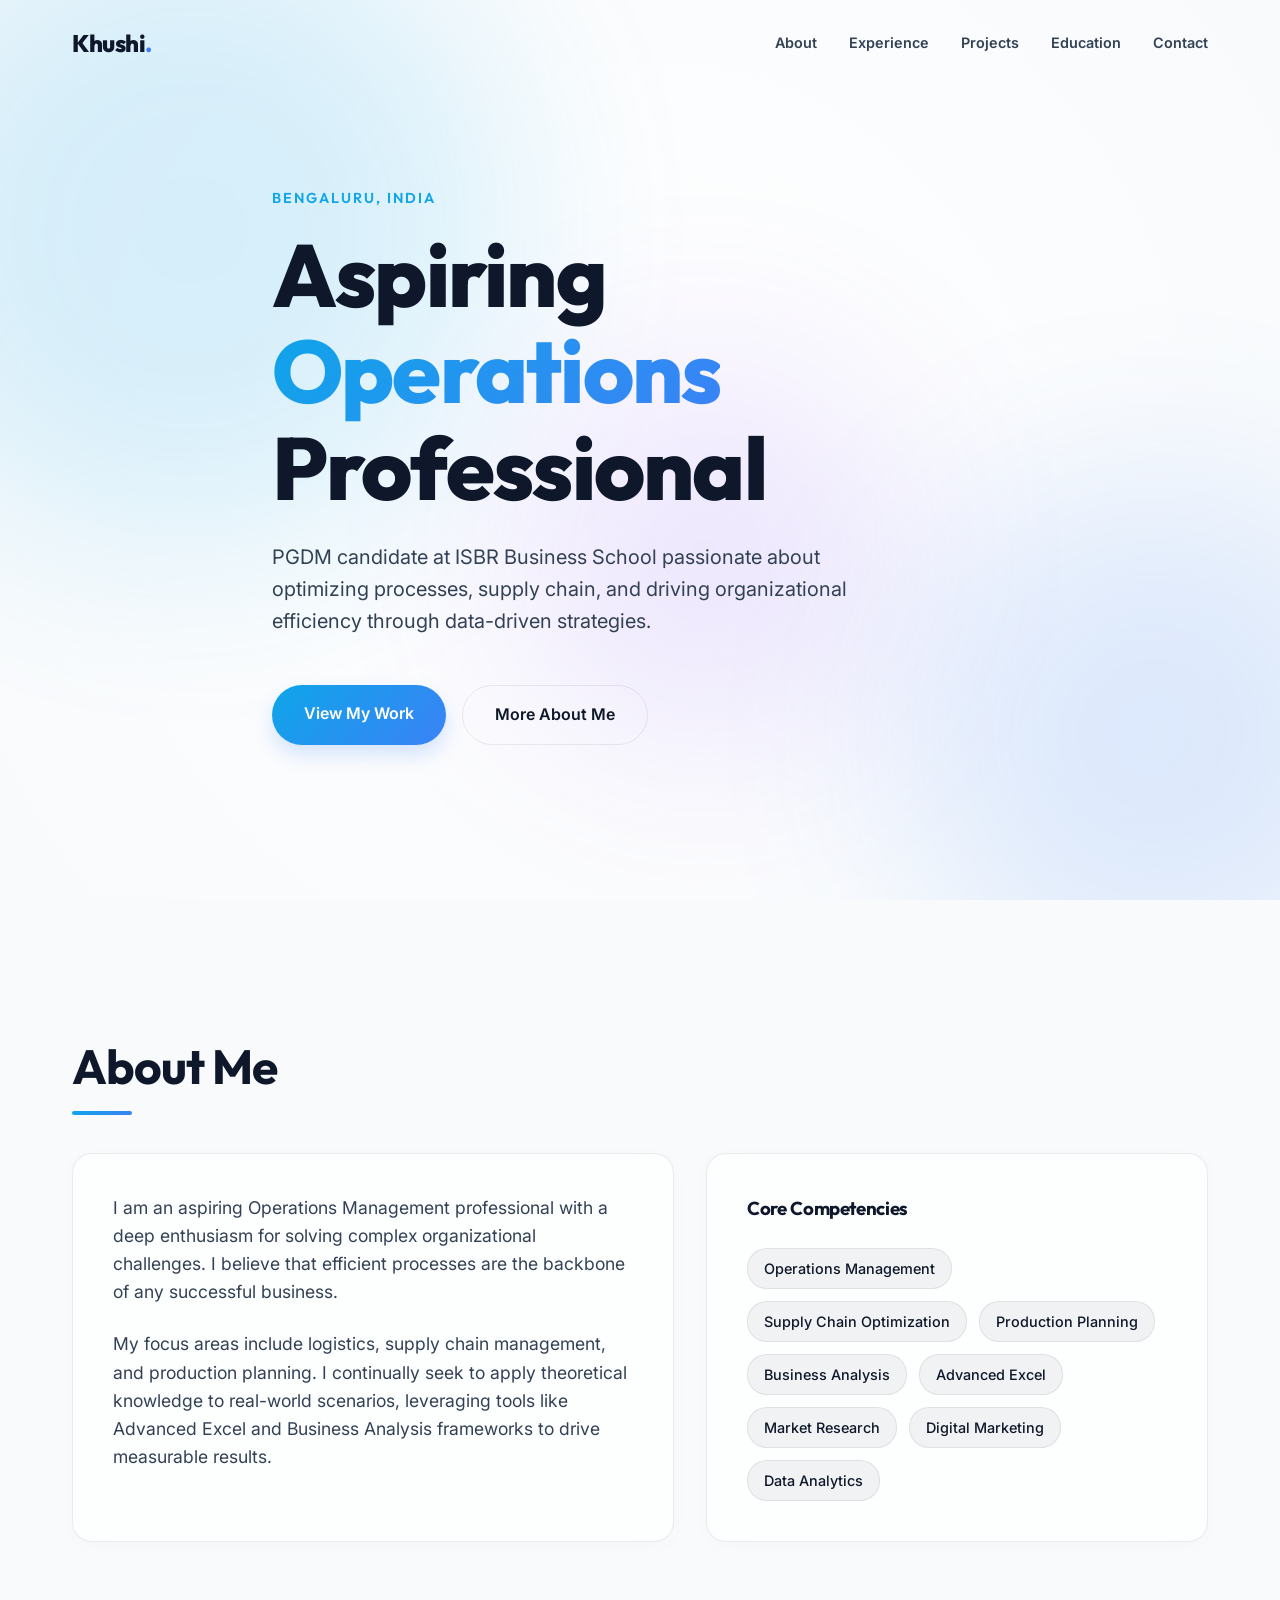
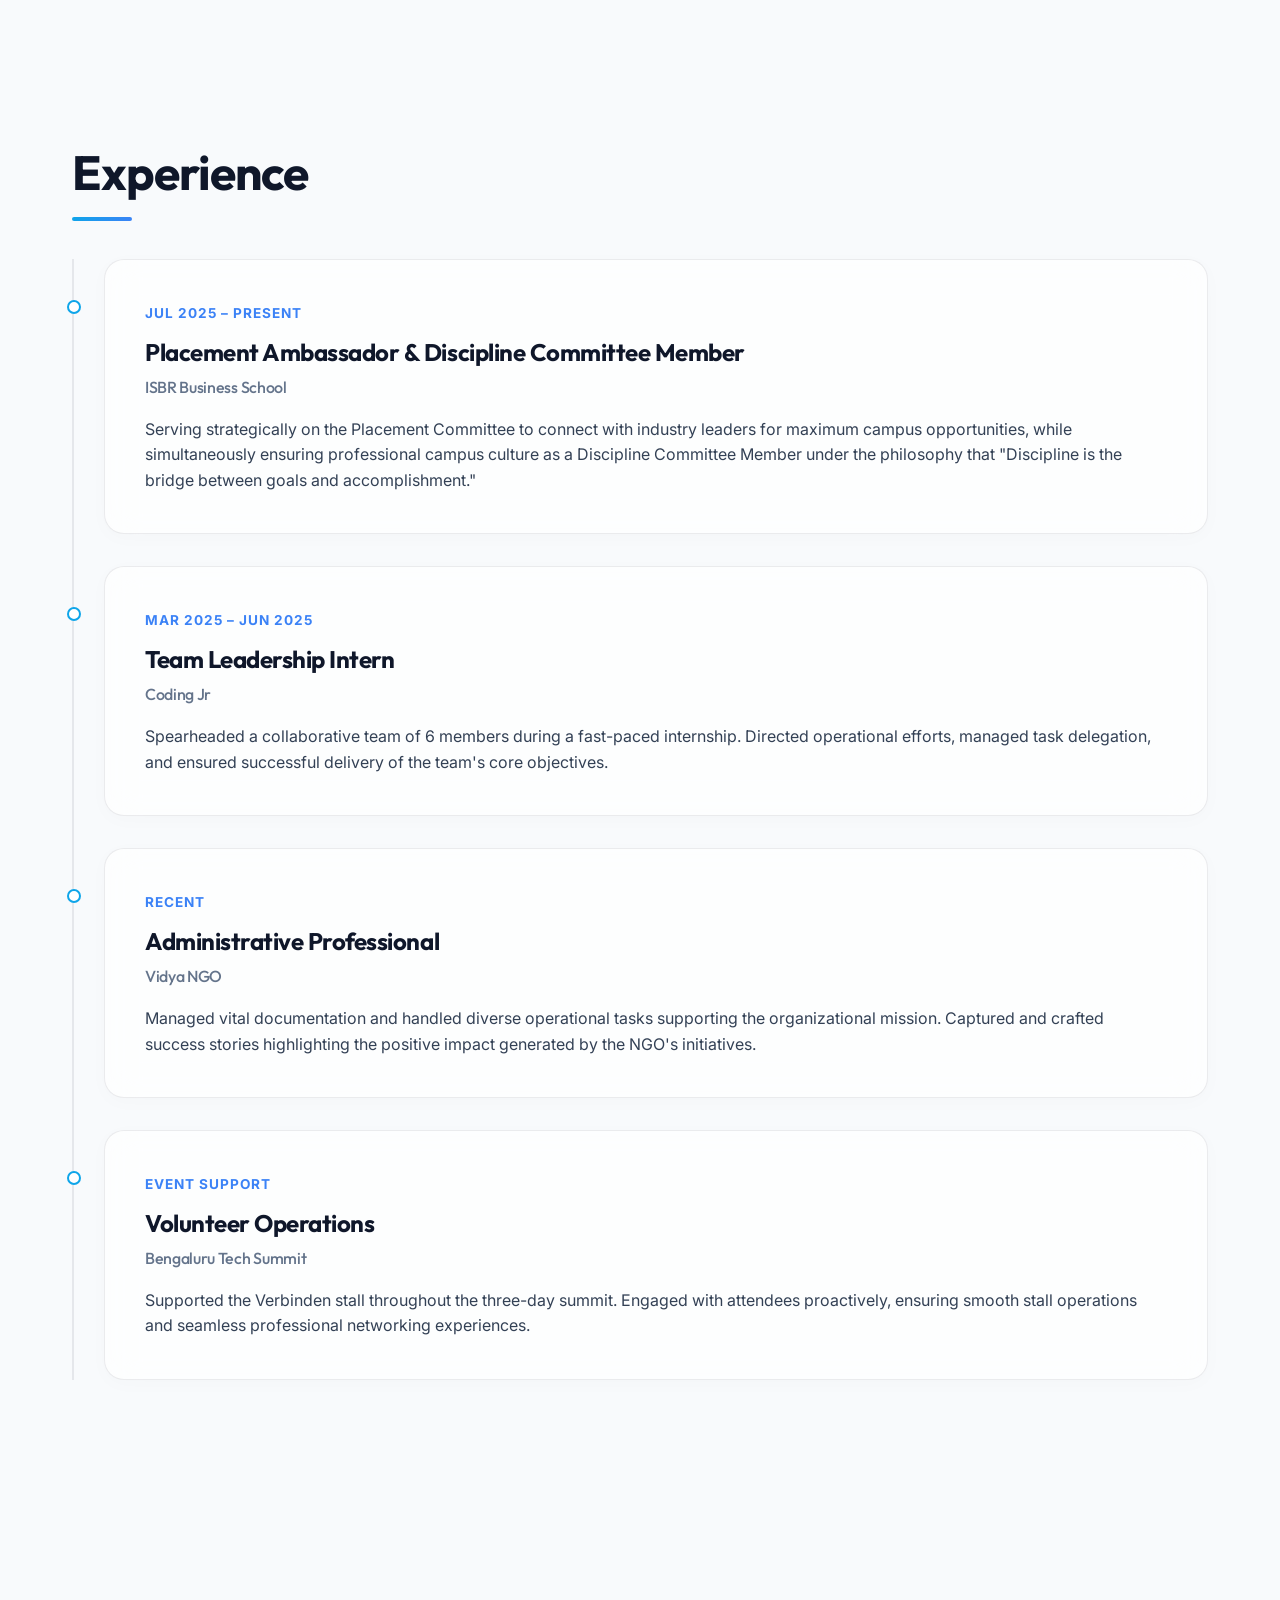
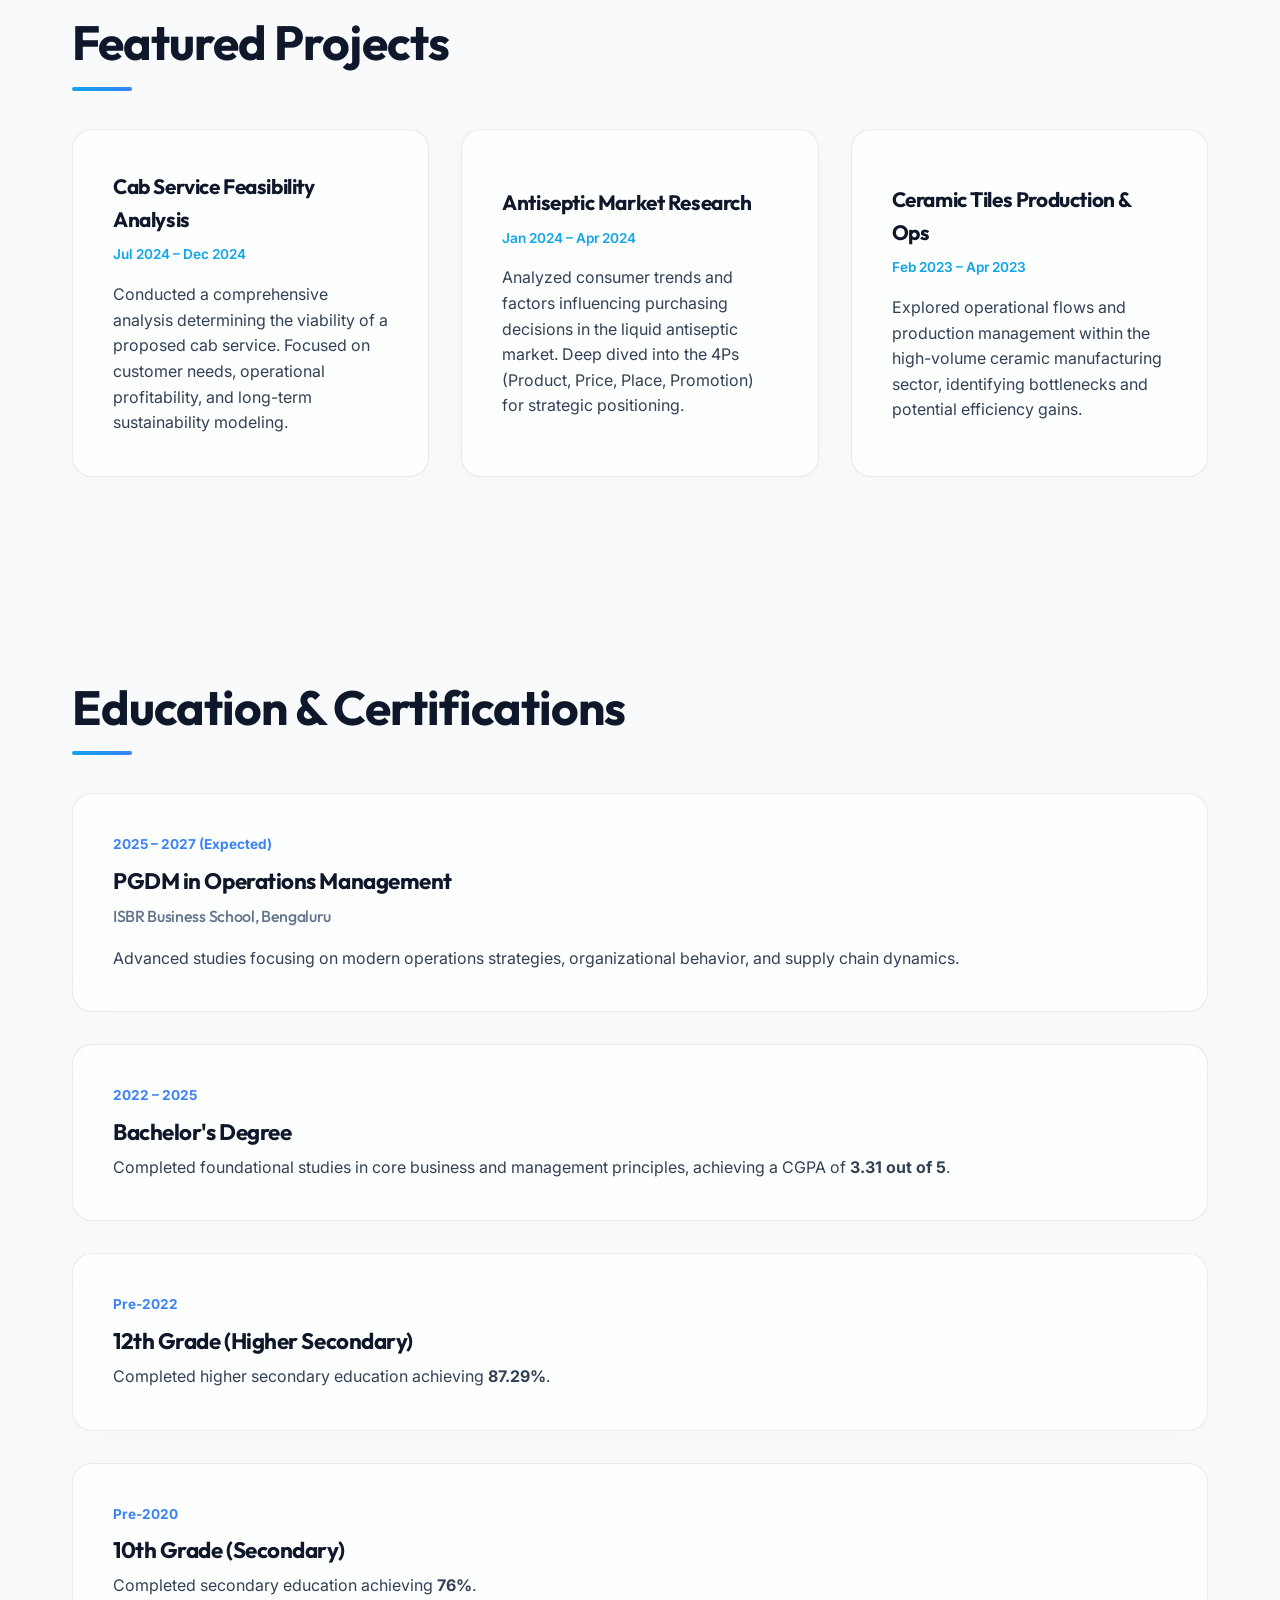
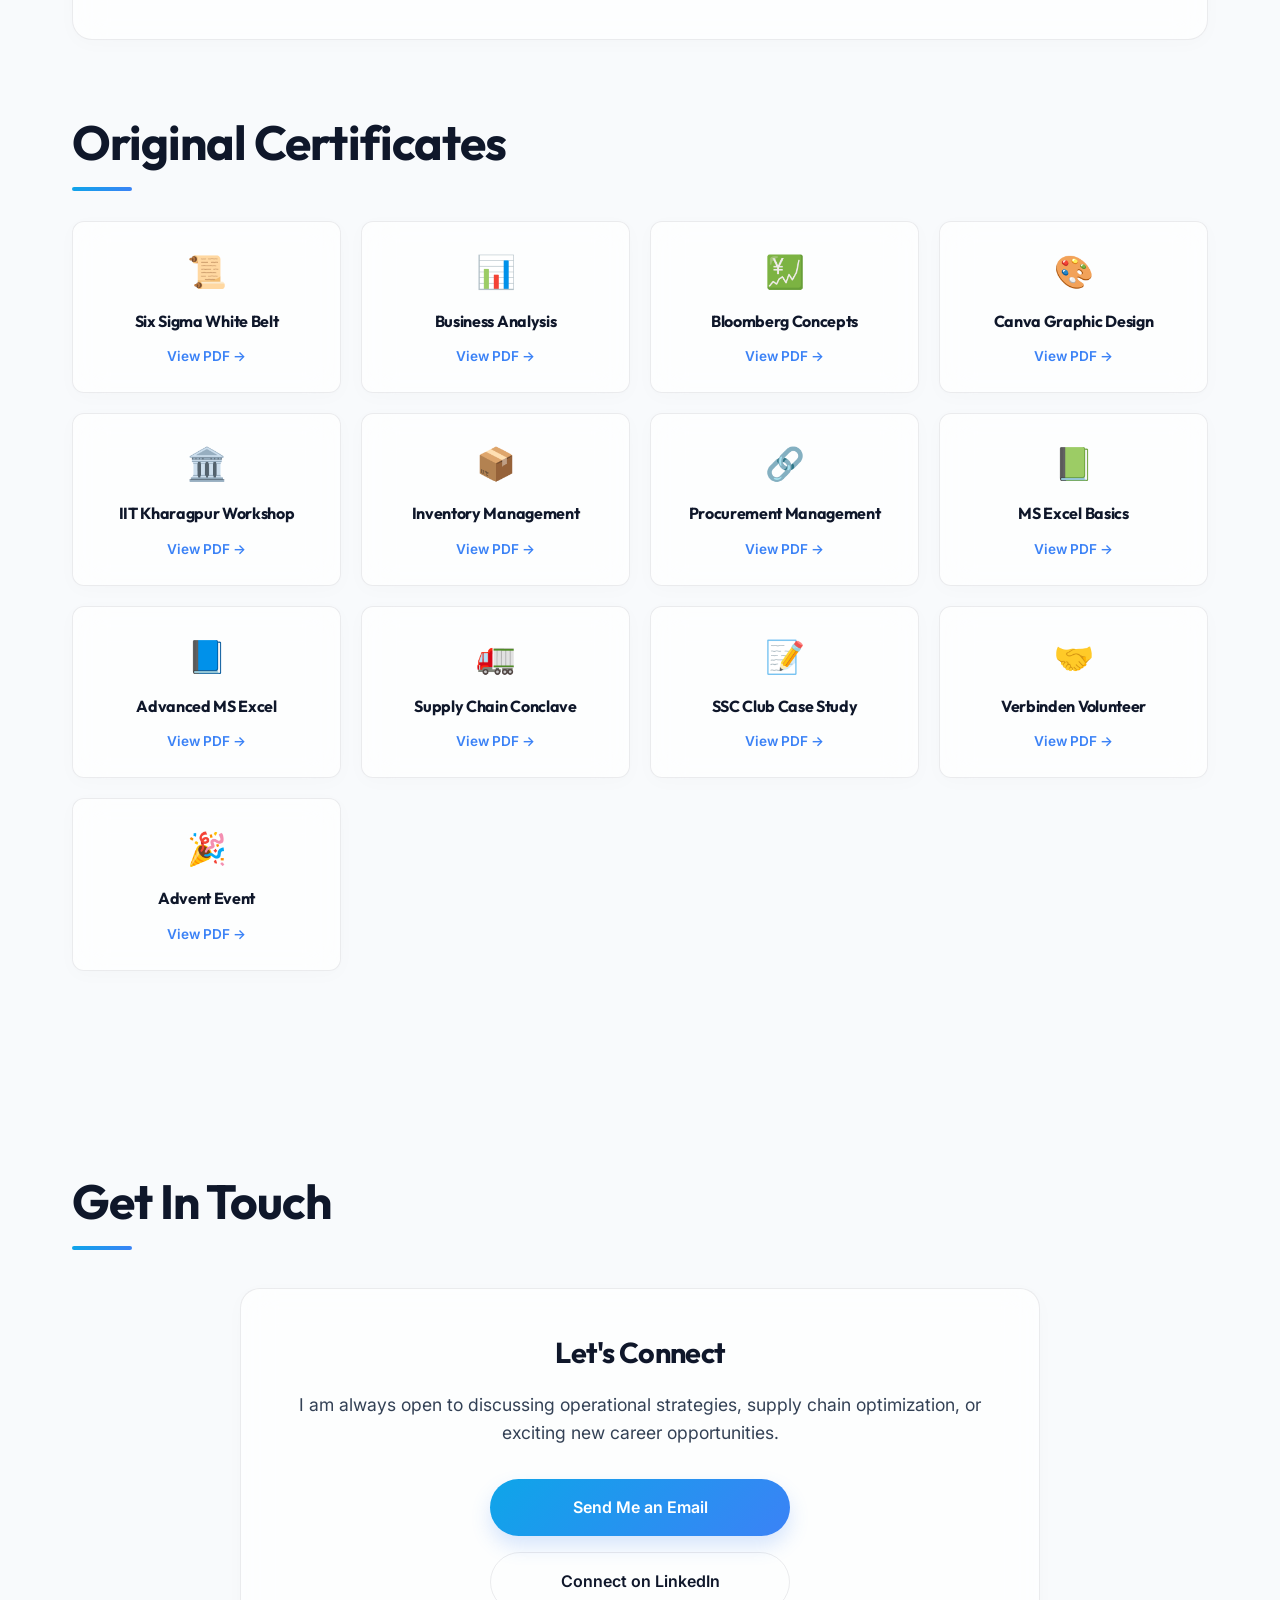
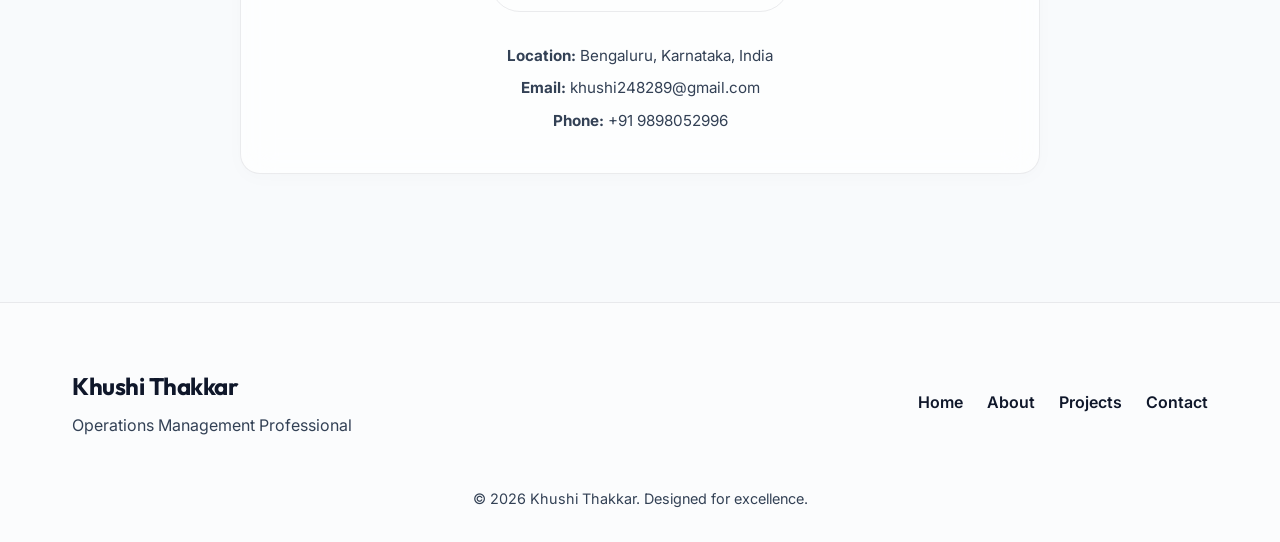
==== index.html @ b7e54f7d "Add files via upload" ====
<!DOCTYPE html>
<html lang="en">
<head>
    <meta charset="UTF-8">
    <meta name="viewport" content="width=device-width, initial-scale=1.0">
    <meta name="description" content="Khushi Thakkar - Portfolio. Aspiring Operations Management professional, MBA/PGDM candidate at ISBR Business School.">
    <title>Khushi Thakkar | Operations Management Professional</title>
    <link rel="preconnect" href="https://fonts.googleapis.com">
    <link rel="preconnect" href="https://fonts.gstatic.com" crossorigin>
    <link href="https://fonts.googleapis.com/css2?family=Inter:wght@300;400;500;600&family=Outfit:wght@300;500;700;800&display=swap" rel="stylesheet">
    <link rel="stylesheet" href="styles.css">
</head>
<body>
    <!-- Ambient Animated Background -->
    <div class="ambient-background">
        <div class="glow glow-1"></div>
        <div class="glow glow-2"></div>
        <div class="glow glow-3"></div>
    </div>

    <!-- Mobile Menu Overlay -->
    <div class="mobile-menu-overlay" id="mobileMenuOverlay"></div>

    <!-- Navigation -->
    <nav class="navbar" id="navbar">
        <div class="nav-container">
            <a href="#" class="logo">Khushi<span class="dot">.</span></a>
            <button class="hamburger" id="hamburger" aria-label="Toggle navigation menu">
                <span></span>
                <span></span>
                <span></span>
            </button>
            <ul class="nav-links" id="navLinks">
                <li><a href="#about" class="nav-link">About</a></li>
                <li><a href="#experience" class="nav-link">Experience</a></li>
                <li><a href="#projects" class="nav-link">Projects</a></li>
                <li><a href="#education" class="nav-link">Education</a></li>
                <li><a href="#contact" class="nav-link">Contact</a></li>
            </ul>
        </div>
    </nav>

    <!-- Main Content -->
    <main>
        <!-- Hero Section -->
        <section id="hero" class="hero section reveal">
            <div class="container hero-content">
                <p class="subtitle">Bengaluru, India</p>
                <h1 class="title">Aspiring <span class="gradient-text">Operations</span><br> Professional</h1>
                <p class="description">PGDM candidate at ISBR Business School passionate about optimizing processes, supply chain, and driving organizational efficiency through data-driven strategies.</p>
                <div class="hero-actions">
                    <a href="#projects" class="btn btn-primary">View My Work</a>
                    <a href="#about" class="btn btn-secondary">More About Me</a>
                </div>
            </div>
        </section>

        <!-- About Section -->
        <section id="about" class="section reveal">
            <div class="container">
                <h2 class="section-title">About Me</h2>
                <div class="about-grid">
                    <div class="about-text glass-card">
                        <p>I am an aspiring Operations Management professional with a deep enthusiasm for solving complex organizational challenges. I believe that efficient processes are the backbone of any successful business.</p>
                        <p>My focus areas include logistics, supply chain management, and production planning. I continually seek to apply theoretical knowledge to real-world scenarios, leveraging tools like Advanced Excel and Business Analysis frameworks to drive measurable results.</p>
                    </div>
                    <div class="skills-container glass-card">
                        <h3>Core Competencies</h3>
                        <div class="skills-tags">
                            <span class="tag">Operations Management</span>
                            <span class="tag">Supply Chain Optimization</span>
                            <span class="tag">Production Planning</span>
                            <span class="tag">Business Analysis</span>
                            <span class="tag">Advanced Excel</span>
                            <span class="tag">Market Research</span>
                            <span class="tag">Digital Marketing</span>
                            <span class="tag">Data Analytics</span>
                        </div>
                    </div>
                </div>
            </div>
        </section>

        <!-- Experience Section -->
        <section id="experience" class="section reveal">
            <div class="container">
                <h2 class="section-title">Experience</h2>
                <div class="timeline">
                    <div class="timeline-item glass-card">
                        <div class="timeline-dot"></div>
                        <span class="date">Jul 2025 – Present</span>
                        <h3>Placement Ambassador &amp; Discipline Committee Member</h3>
                        <h4>ISBR Business School</h4>
                        <p>Serving strategically on the Placement Committee to connect with industry leaders for maximum campus opportunities, while simultaneously ensuring professional campus culture as a Discipline Committee Member under the philosophy that "Discipline is the bridge between goals and accomplishment."</p>
                    </div>
                    <div class="timeline-item glass-card">
                        <div class="timeline-dot"></div>
                        <span class="date">Mar 2025 – Jun 2025</span>
                        <h3>Team Leadership Intern</h3>
                        <h4>Coding Jr</h4>
                        <p>Spearheaded a collaborative team of 6 members during a fast-paced internship. Directed operational efforts, managed task delegation, and ensured successful delivery of the team's core objectives.</p>
                    </div>
                    <div class="timeline-item glass-card">
                        <div class="timeline-dot"></div>
                        <span class="date">Recent</span>
                        <h3>Administrative Professional</h3>
                        <h4>Vidya NGO</h4>
                        <p>Managed vital documentation and handled diverse operational tasks supporting the organizational mission. Captured and crafted success stories highlighting the positive impact generated by the NGO's initiatives.</p>
                    </div>
                    <div class="timeline-item glass-card">
                        <div class="timeline-dot"></div>
                        <span class="date">Event Support</span>
                        <h3>Volunteer Operations</h3>
                        <h4>Bengaluru Tech Summit</h4>
                        <p>Supported the Verbinden stall throughout the three-day summit. Engaged with attendees proactively, ensuring smooth stall operations and seamless professional networking experiences.</p>
                    </div>
                </div>
            </div>
        </section>

        <!-- Projects Section -->
        <section id="projects" class="section reveal">
            <div class="container">
                <h2 class="section-title">Featured Projects</h2>
                <div class="projects-grid">
                    <div class="project-card glass-card">
                        <div class="project-content">
                            <h3>Cab Service Feasibility Analysis</h3>
                            <p class="project-date">Jul 2024 – Dec 2024</p>
                            <p>Conducted a comprehensive analysis determining the viability of a proposed cab service. Focused on customer needs, operational profitability, and long-term sustainability modeling.</p>
                        </div>
                    </div>
                    <div class="project-card glass-card">
                        <div class="project-content">
                            <h3>Antiseptic Market Research</h3>
                            <p class="project-date">Jan 2024 – Apr 2024</p>
                            <p>Analyzed consumer trends and factors influencing purchasing decisions in the liquid antiseptic market. Deep dived into the 4Ps (Product, Price, Place, Promotion) for strategic positioning.</p>
                        </div>
                    </div>
                    <div class="project-card glass-card">
                        <div class="project-content">
                            <h3>Ceramic Tiles Production &amp; Ops</h3>
                            <p class="project-date">Feb 2023 – Apr 2023</p>
                            <p>Explored operational flows and production management within the high-volume ceramic manufacturing sector, identifying bottlenecks and potential efficiency gains.</p>
                        </div>
                    </div>
                </div>
            </div>
        </section>

        <!-- Education & Certifications -->
        <section id="education" class="section reveal">
            <div class="container">
                <h2 class="section-title">Education &amp; Certifications</h2>
                <div class="edu-grid">
                    <div class="edu-column">
                        <div class="edu-item glass-card">
                            <span class="date">2025 – 2027 (Expected)</span>
                            <h3>PGDM in Operations Management</h3>
                            <h4>ISBR Business School, Bengaluru</h4>
                            <p>Advanced studies focusing on modern operations strategies, organizational behavior, and supply chain dynamics.</p>
                        </div>
                        <div class="edu-item glass-card">
                            <span class="date">2022 – 2025</span>
                            <h3>Bachelor's Degree</h3>
                            <p>Completed foundational studies in core business and management principles, achieving a CGPA of <strong>3.31 out of 5</strong>.</p>
                        </div>
                        <div class="edu-item glass-card">
                            <span class="date">Pre-2022</span>
                            <h3>12th Grade (Higher Secondary)</h3>
                            <p>Completed higher secondary education achieving <strong>87.29%</strong>.</p>
                        </div>
                        <div class="edu-item glass-card">
                            <span class="date">Pre-2020</span>
                            <h3>10th Grade (Secondary)</h3>
                            <p>Completed secondary education achieving <strong>76%</strong>.</p>
                        </div>
                    </div>

                    <!-- Certificates Gallery -->
                    <div class="cert-section">
                        <h3 class="section-title">Original Certificates</h3>
                        <div class="cert-gallery">
                            <a href="assets/certificates/Certificates/Official_Certification_Issued_Six_Sigma_White_Belt_Certification%20(1).pdf" target="_blank" class="cert-link">
                                <div class="glass-card cert-card">
                                    <div class="cert-icon">📜</div>
                                    <h4>Six Sigma White Belt</h4>
                                    <span class="cert-action">View PDF &rarr;</span>
                                </div>
                            </a>
                            <a href="assets/certificates/Certificates/Coursera%20Business%20Analysis.pdf" target="_blank" class="cert-link">
                                <div class="glass-card cert-card">
                                    <div class="cert-icon">📊</div>
                                    <h4>Business Analysis</h4>
                                    <span class="cert-action">View PDF &rarr;</span>
                                </div>
                            </a>
                            <a href="assets/certificates/Certificates/Bloomberg.pdf" target="_blank" class="cert-link">
                                <div class="glass-card cert-card">
                                    <div class="cert-icon">💹</div>
                                    <h4>Bloomberg Concepts</h4>
                                    <span class="cert-action">View PDF &rarr;</span>
                                </div>
                            </a>
                            <a href="assets/certificates/Certificates/Canva.pdf" target="_blank" class="cert-link">
                                <div class="glass-card cert-card">
                                    <div class="cert-icon">🎨</div>
                                    <h4>Canva Graphic Design</h4>
                                    <span class="cert-action">View PDF &rarr;</span>
                                </div>
                            </a>
                            <a href="assets/certificates/Certificates/IIT%20Kharagpur.pdf" target="_blank" class="cert-link">
                                <div class="glass-card cert-card">
                                    <div class="cert-icon">🏛️</div>
                                    <h4>IIT Kharagpur Workshop</h4>
                                    <span class="cert-action">View PDF &rarr;</span>
                                </div>
                            </a>
                            <a href="assets/certificates/Certificates/Inventory%20Management.pdf" target="_blank" class="cert-link">
                                <div class="glass-card cert-card">
                                    <div class="cert-icon">📦</div>
                                    <h4>Inventory Management</h4>
                                    <span class="cert-action">View PDF &rarr;</span>
                                </div>
                            </a>
                            <a href="assets/certificates/Certificates/Procurement%20management.pdf" target="_blank" class="cert-link">
                                <div class="glass-card cert-card">
                                    <div class="cert-icon">🔗</div>
                                    <h4>Procurement Management</h4>
                                    <span class="cert-action">View PDF &rarr;</span>
                                </div>
                            </a>
                            <a href="assets/certificates/Certificates/MS%20Excel%20Beggining.pdf" target="_blank" class="cert-link">
                                <div class="glass-card cert-card">
                                    <div class="cert-icon">📗</div>
                                    <h4>MS Excel Basics</h4>
                                    <span class="cert-action">View PDF &rarr;</span>
                                </div>
                            </a>
                            <a href="assets/certificates/Certificates/MA%20Excel.pdf" target="_blank" class="cert-link">
                                <div class="glass-card cert-card">
                                    <div class="cert-icon">📘</div>
                                    <h4>Advanced MS Excel</h4>
                                    <span class="cert-action">View PDF &rarr;</span>
                                </div>
                            </a>
                            <a href="assets/certificates/Certificates/Supply%20chain%20Conclave%20%20(1).pdf" target="_blank" class="cert-link">
                                <div class="glass-card cert-card">
                                    <div class="cert-icon">🚛</div>
                                    <h4>Supply Chain Conclave</h4>
                                    <span class="cert-action">View PDF &rarr;</span>
                                </div>
                            </a>
                            <a href="assets/certificates/Certificates/Case%20study%20ssc%20club.pdf" target="_blank" class="cert-link">
                                <div class="glass-card cert-card">
                                    <div class="cert-icon">📝</div>
                                    <h4>SSC Club Case Study</h4>
                                    <span class="cert-action">View PDF &rarr;</span>
                                </div>
                            </a>
                            <a href="assets/certificates/Certificates/Verbinden%20.pdf" target="_blank" class="cert-link">
                                <div class="glass-card cert-card">
                                    <div class="cert-icon">🤝</div>
                                    <h4>Verbinden Volunteer</h4>
                                    <span class="cert-action">View PDF &rarr;</span>
                                </div>
                            </a>
                            <a href="assets/certificates/Certificates/advent%20event.pdf" target="_blank" class="cert-link">
                                <div class="glass-card cert-card">
                                    <div class="cert-icon">🎉</div>
                                    <h4>Advent Event</h4>
                                    <span class="cert-action">View PDF &rarr;</span>
                                </div>
                            </a>
                        </div>
                    </div>
                </div>
            </div>
        </section>

        <!-- Contact Section -->
        <section id="contact" class="section reveal">
            <div class="container">
                <h2 class="section-title">Get In Touch</h2>
                <div class="contact-card glass-card">
                    <h3>Let's Connect</h3>
                    <p class="contact-desc">I am always open to discussing operational strategies, supply chain optimization, or exciting new career opportunities.</p>
                    <div class="contact-buttons">
                        <a href="mailto:khushi248289@gmail.com" class="btn btn-primary">Send Me an Email</a>
                        <a href="https://www.linkedin.com/in/khushi-thakkar-a30b10286" target="_blank" rel="noopener noreferrer" class="btn btn-secondary">Connect on LinkedIn</a>
                    </div>
                    <div class="contact-info">
                        <p><strong>Location:</strong> Bengaluru, Karnataka, India</p>
                        <p><strong>Email:</strong> khushi248289@gmail.com</p>
                        <p><strong>Phone:</strong> +91 9898052996</p>
                    </div>
                </div>
            </div>
        </section>
    </main>

    <!-- Footer -->
    <footer>
        <div class="container footer-content">
            <div class="footer-brand">
                <h2>Khushi Thakkar</h2>
                <p>Operations Management Professional</p>
            </div>
            <div class="footer-links">
                <a href="#hero">Home</a>
                <a href="#about">About</a>
                <a href="#projects">Projects</a>
                <a href="#contact">Contact</a>
            </div>
        </div>
        <div class="footer-bottom">
            <p>&copy; 2026 Khushi Thakkar. Designed for excellence.</p>
        </div>
    </footer>

    <script src="script.js"></script>
</body>
</html>
---- styles.css ----
/* ===== CSS VARIABLES ===== */
:root {
    --bg-base: #F8FAFC;
    --bg-surface: rgba(255, 255, 255, 0.7);
    --bg-surface-hover: rgba(255, 255, 255, 0.95);
    --border-color: rgba(15, 23, 42, 0.08);
    --border-highlight: rgba(15, 23, 42, 0.15);

    --text-primary: #0F172A;
    --text-secondary: #334155;
    --text-tertiary: #64748B;

    --accent-1: #0EA5E9;
    --accent-2: #3B82F6;
    --accent-3: #8B5CF6;

    --gradient-primary: linear-gradient(135deg, var(--accent-1), var(--accent-2));

    --font-heading: 'Outfit', sans-serif;
    --font-body: 'Inter', sans-serif;

    --transition: all 0.3s cubic-bezier(0.4, 0, 0.2, 1);
}

/* ===== RESET ===== */
*,
*::before,
*::after {
    margin: 0;
    padding: 0;
    box-sizing: border-box;
}

html {
    scroll-behavior: smooth;
    background-color: var(--bg-base);
    color: var(--text-primary);
    font-family: var(--font-body);
    line-height: 1.6;
    overflow-x: hidden;
}

body {
    position: relative;
    overflow-x: hidden;
    min-height: 100vh;
}

/* ===== TYPOGRAPHY ===== */
h1, h2, h3, h4, .logo {
    font-family: var(--font-heading);
    letter-spacing: -0.02em;
}

.title {
    font-size: clamp(3rem, 8vw, 5.5rem);
    font-weight: 800;
    line-height: 1.1;
    margin-bottom: 1.5rem;
}

.section-title {
    font-size: clamp(2rem, 4vw, 3rem);
    font-weight: 700;
    margin-bottom: 3rem;
    position: relative;
    display: inline-block;
}

.section-title::after {
    content: '';
    position: absolute;
    bottom: -10px;
    left: 0;
    width: 60px;
    height: 4px;
    background: var(--gradient-primary);
    border-radius: 2px;
}

.gradient-text {
    background: var(--gradient-primary);
    -webkit-background-clip: text;
    -webkit-text-fill-color: transparent;
    background-clip: text;
}

p {
    color: var(--text-secondary);
}

/* ===== AMBIENT BACKGROUND ===== */
.ambient-background {
    position: fixed;
    top: 0;
    left: 0;
    width: 100vw;
    height: 100vh;
    z-index: -1;
    overflow: hidden;
    background: radial-gradient(circle at center, #ffffff 0%, var(--bg-base) 100%);
}

.glow {
    position: absolute;
    border-radius: 50%;
    filter: blur(100px);
    opacity: 0.15;
    animation: float 20s infinite ease-in-out alternate;
}

.glow-1 {
    width: 50vw;
    height: 50vw;
    background: var(--accent-1);
    top: -10%;
    left: -10%;
}

.glow-2 {
    width: 40vw;
    height: 40vw;
    background: var(--accent-2);
    bottom: -10%;
    right: -10%;
    animation-delay: -5s;
}

.glow-3 {
    width: 30vw;
    height: 30vw;
    background: var(--accent-3);
    top: 40%;
    left: 40%;
    animation-delay: -10s;
}

@keyframes float {
    0% { transform: translate(0, 0) scale(1); }
    100% { transform: translate(10%, 10%) scale(1.1); }
}

/* ===== LAYOUT ===== */
.container {
    max-width: 1200px;
    margin: 0 auto;
    padding: 0 2rem;
}

.section {
    padding: 8rem 0 4rem;
}

/* ===== NAVIGATION ===== */
.navbar {
    position: fixed;
    top: 0;
    width: 100%;
    padding: 1.5rem 0;
    z-index: 100;
    transition: var(--transition);
}

.navbar.scrolled {
    background: rgba(255, 255, 255, 0.8);
    backdrop-filter: blur(12px);
    -webkit-backdrop-filter: blur(12px);
    border-bottom: 1px solid var(--border-color);
    padding: 1rem 0;
    box-shadow: 0 4px 6px rgba(0, 0, 0, 0.02);
}

.nav-container {
    max-width: 1200px;
    margin: 0 auto;
    padding: 0 2rem;
    display: flex;
    justify-content: space-between;
    align-items: center;
}

.logo {
    font-size: 1.5rem;
    font-weight: 800;
    color: var(--text-primary);
    text-decoration: none;
}

.logo .dot {
    color: var(--accent-2);
}

.nav-links {
    display: flex;
    gap: 2rem;
    list-style: none;
}

.nav-links a {
    color: var(--text-secondary);
    text-decoration: none;
    font-size: 0.9rem;
    font-weight: 600;
    transition: var(--transition);
    position: relative;
}

.nav-links a::after {
    content: '';
    position: absolute;
    bottom: -4px;
    left: 0;
    width: 0;
    height: 2px;
    background: var(--gradient-primary);
    transition: width 0.3s ease;
}

.nav-links a:hover {
    color: var(--text-primary);
}

.nav-links a:hover::after {
    width: 100%;
}

/* Hamburger Menu */
.hamburger {
    display: none;
    flex-direction: column;
    gap: 5px;
    background: none;
    border: none;
    cursor: pointer;
    padding: 5px;
    z-index: 110;
}

.hamburger span {
    display: block;
    width: 25px;
    height: 2px;
    background: var(--text-primary);
    transition: var(--transition);
    border-radius: 2px;
}

.hamburger.active span:nth-child(1) {
    transform: rotate(45deg) translate(5px, 5px);
}

.hamburger.active span:nth-child(2) {
    opacity: 0;
}

.hamburger.active span:nth-child(3) {
    transform: rotate(-45deg) translate(5px, -5px);
}

.mobile-menu-overlay {
    display: none;
    position: fixed;
    top: 0;
    left: 0;
    width: 100%;
    height: 100%;
    background: rgba(0, 0, 0, 0.3);
    z-index: 90;
    opacity: 0;
    transition: opacity 0.3s ease;
}

.mobile-menu-overlay.active {
    opacity: 1;
}

/* ===== GLASS CARD ===== */
.glass-card {
    background: var(--bg-surface);
    backdrop-filter: blur(16px);
    -webkit-backdrop-filter: blur(16px);
    border: 1px solid var(--border-color);
    border-radius: 20px;
    padding: 2.5rem;
    transition: var(--transition);
    box-shadow: 0 4px 20px rgba(0, 0, 0, 0.02);
}

.glass-card:hover {
    border-color: var(--border-highlight);
    transform: translateY(-5px);
    box-shadow: 0 20px 40px rgba(0, 0, 0, 0.06);
}

/* ===== BUTTONS ===== */
.btn {
    display: inline-block;
    padding: 1rem 2rem;
    border-radius: 30px;
    font-weight: 600;
    text-decoration: none;
    transition: var(--transition);
    cursor: pointer;
    font-size: 1rem;
    text-align: center;
}

.btn-primary {
    background: var(--gradient-primary);
    color: white;
    box-shadow: 0 10px 20px rgba(59, 130, 246, 0.2);
}

.btn-primary:hover {
    box-shadow: 0 15px 30px rgba(59, 130, 246, 0.35);
    transform: translateY(-2px);
}

.btn-secondary {
    background: transparent;
    color: var(--text-primary);
    border: 1px solid var(--border-color);
}

.btn-secondary:hover {
    background: var(--bg-surface-hover);
    border-color: var(--border-highlight);
    box-shadow: 0 5px 15px rgba(0, 0, 0, 0.05);
}

/* ===== HERO SECTION ===== */
.hero {
    min-height: 100vh;
    display: flex;
    align-items: center;
    padding-top: 6rem;
}

.hero-content {
    max-width: 800px;
}

.subtitle {
    font-family: var(--font-heading);
    color: var(--accent-1);
    font-weight: 600;
    letter-spacing: 2px;
    text-transform: uppercase;
    margin-bottom: 1rem;
    font-size: 0.9rem;
}

.hero .description {
    font-size: 1.25rem;
    margin-bottom: 3rem;
    max-width: 600px;
}

.hero-actions {
    display: flex;
    gap: 1rem;
}

/* ===== ABOUT SECTION ===== */
.about-grid {
    display: grid;
    grid-template-columns: 1.2fr 1fr;
    gap: 2rem;
}

.about-text p {
    margin-bottom: 1.5rem;
    font-size: 1.1rem;
}

/* ===== SKILLS ===== */
.skills-tags {
    display: flex;
    flex-wrap: wrap;
    gap: 0.75rem;
    margin-top: 1.5rem;
}

.tag {
    background: rgba(15, 23, 42, 0.05);
    border: 1px solid var(--border-color);
    padding: 0.5rem 1rem;
    border-radius: 20px;
    font-size: 0.9rem;
    color: var(--text-primary);
    transition: var(--transition);
    font-weight: 500;
}

.tag:hover {
    background: var(--gradient-primary);
    border-color: transparent;
    color: white;
}

/* ===== TIMELINE ===== */
.timeline {
    position: relative;
    padding-left: 2rem;
}

.timeline::before {
    content: '';
    position: absolute;
    left: 0;
    top: 0;
    height: 100%;
    width: 2px;
    background: var(--border-color);
}

.timeline-item {
    position: relative;
    margin-bottom: 2rem;
}

.timeline-dot {
    position: absolute;
    left: -2.35rem;
    top: 2.5rem;
    width: 14px;
    height: 14px;
    background: white;
    border: 2px solid var(--accent-1);
    border-radius: 50%;
    z-index: 1;
}

.timeline-item .date {
    display: inline-block;
    color: var(--accent-2);
    font-size: 0.85rem;
    font-weight: 700;
    margin-bottom: 0.5rem;
    text-transform: uppercase;
    letter-spacing: 1px;
}

.timeline-item h3 {
    font-size: 1.5rem;
    margin-bottom: 0.25rem;
}

.timeline-item h4 {
    color: var(--text-tertiary);
    font-weight: 500;
    margin-bottom: 1rem;
}

/* ===== PROJECTS ===== */
.projects-grid {
    display: grid;
    grid-template-columns: repeat(auto-fit, minmax(300px, 1fr));
    gap: 2rem;
}

.project-card {
    display: flex;
    flex-direction: column;
    justify-content: center;
    height: 100%;
}

.project-date {
    font-size: 0.85rem;
    color: var(--accent-1);
    margin-bottom: 1rem;
    font-weight: 600;
}

.project-card h3 {
    margin-bottom: 0.5rem;
    font-size: 1.3rem;
}

/* ===== EDUCATION ===== */
.edu-grid {
    display: grid;
    grid-template-columns: 1fr;
    gap: 2rem;
}

.edu-column {
    display: flex;
    flex-direction: column;
    gap: 2rem;
}

.edu-item .date {
    color: var(--accent-2);
    font-size: 0.85rem;
    font-weight: 700;
    margin-bottom: 0.5rem;
    display: block;
}

.edu-item h3 {
    font-size: 1.4rem;
    margin-bottom: 0.25rem;
}

.edu-item h4 {
    color: var(--text-tertiary);
    font-weight: 500;
    margin-bottom: 1rem;
}

/* ===== CERTIFICATES ===== */
.cert-section {
    grid-column: 1 / -1;
    margin-top: 2rem;
}

.cert-section .section-title {
    margin-bottom: 1.5rem;
}

.cert-gallery {
    display: grid;
    grid-template-columns: repeat(auto-fit, minmax(220px, 1fr));
    gap: 1.25rem;
    margin-top: 1rem;
}

.cert-link {
    text-decoration: none;
    display: block;
}

.cert-card {
    padding: 1.5rem;
    text-align: center;
    border-radius: 12px;
    height: 100%;
    display: flex;
    flex-direction: column;
    justify-content: center;
    align-items: center;
    gap: 0.5rem;
    min-height: 140px;
}

.cert-icon {
    font-size: 2rem;
    margin-bottom: 0.25rem;
}

.cert-card h4 {
    color: var(--text-primary);
    font-size: 1rem;
    margin-bottom: 0.25rem;
}

.cert-action {
    color: var(--accent-2);
    font-size: 0.85rem;
    font-weight: 600;
}

/* ===== CONTACT ===== */
.contact-card {
    text-align: center;
    max-width: 800px;
    margin: 0 auto;
}

.contact-card h3 {
    font-size: 1.8rem;
    margin-bottom: 1rem;
}

.contact-desc {
    margin-bottom: 2rem;
    font-size: 1.1rem;
    color: var(--text-secondary);
}

.contact-buttons {
    display: flex;
    flex-direction: column;
    gap: 1rem;
    align-items: center;
    margin-bottom: 2rem;
}

.contact-buttons .btn {
    width: 100%;
    max-width: 300px;
}

.contact-info {
    color: var(--text-tertiary);
    font-size: 0.95rem;
}

.contact-info p {
    margin-top: 0.5rem;
}

/* ===== FOOTER ===== */
footer {
    border-top: 1px solid var(--border-color);
    padding: 4rem 0 2rem;
    margin-top: 4rem;
    background-color: rgba(255, 255, 255, 0.4);
}

.footer-content {
    display: flex;
    justify-content: space-between;
    align-items: center;
    margin-bottom: 3rem;
    flex-wrap: wrap;
    gap: 2rem;
}

.footer-brand p {
    margin-top: 0.5rem;
}

.footer-links {
    display: flex;
    gap: 1.5rem;
}

.footer-links a {
    color: var(--text-primary);
    text-decoration: none;
    font-weight: 600;
    transition: var(--transition);
}

.footer-links a:hover {
    color: var(--accent-2);
}

.footer-bottom {
    text-align: center;
    color: var(--text-tertiary);
    font-size: 0.9rem;
}

/* ===== REVEAL ANIMATION ===== */
.reveal {
    opacity: 0;
    transform: translateY(30px);
    transition: opacity 0.8s cubic-bezier(0.5, 0, 0, 1),
                transform 0.8s cubic-bezier(0.5, 0, 0, 1);
}

.reveal.active {
    opacity: 1;
    transform: translateY(0);
}

/* ===== RESPONSIVE ===== */
@media (max-width: 768px) {
    .about-grid,
    .edu-grid {
        grid-template-columns: 1fr;
    }

    .hero-actions {
        flex-direction: column;
    }

    .title {
        font-size: 2.5rem;
    }

    .section {
        padding: 5rem 0 3rem;
    }

    /* Mobile Navigation */
    .hamburger {
        display: flex;
    }

    .nav-links {
        position: fixed;
        top: 0;
        right: -100%;
        width: 75%;
        max-width: 300px;
        height: 100vh;
        background: rgba(255, 255, 255, 0.98);
        backdrop-filter: blur(20px);
        -webkit-backdrop-filter: blur(20px);
        flex-direction: column;
        justify-content: center;
        align-items: center;
        gap: 2.5rem;
        z-index: 105;
        transition: right 0.4s cubic-bezier(0.4, 0, 0.2, 1);
        box-shadow: -10px 0 30px rgba(0, 0, 0, 0.1);
    }

    .nav-links.active {
        right: 0;
    }

    .nav-links a {
        font-size: 1.2rem;
    }

    .mobile-menu-overlay {
        display: block;
        pointer-events: none;
    }

    .mobile-menu-overlay.active {
        pointer-events: all;
    }

    .cert-gallery {
        grid-template-columns: repeat(auto-fit, minmax(160px, 1fr));
    }

    .projects-grid {
        grid-template-columns: 1fr;
    }

    .footer-content {
        flex-direction: column;
        text-align: center;
    }

    .footer-links {
        flex-wrap: wrap;
        justify-content: center;
    }
}

@media (max-width: 480px) {
    .container {
        padding: 0 1.25rem;
    }

    .title {
        font-size: 2rem;
    }

    .glass-card {
        padding: 1.5rem;
    }

    .cert-gallery {
        grid-template-columns: 1fr 1fr;
        gap: 0.75rem;
    }

    .cert-card {
        padding: 1rem;
        min-height: 110px;
    }
}
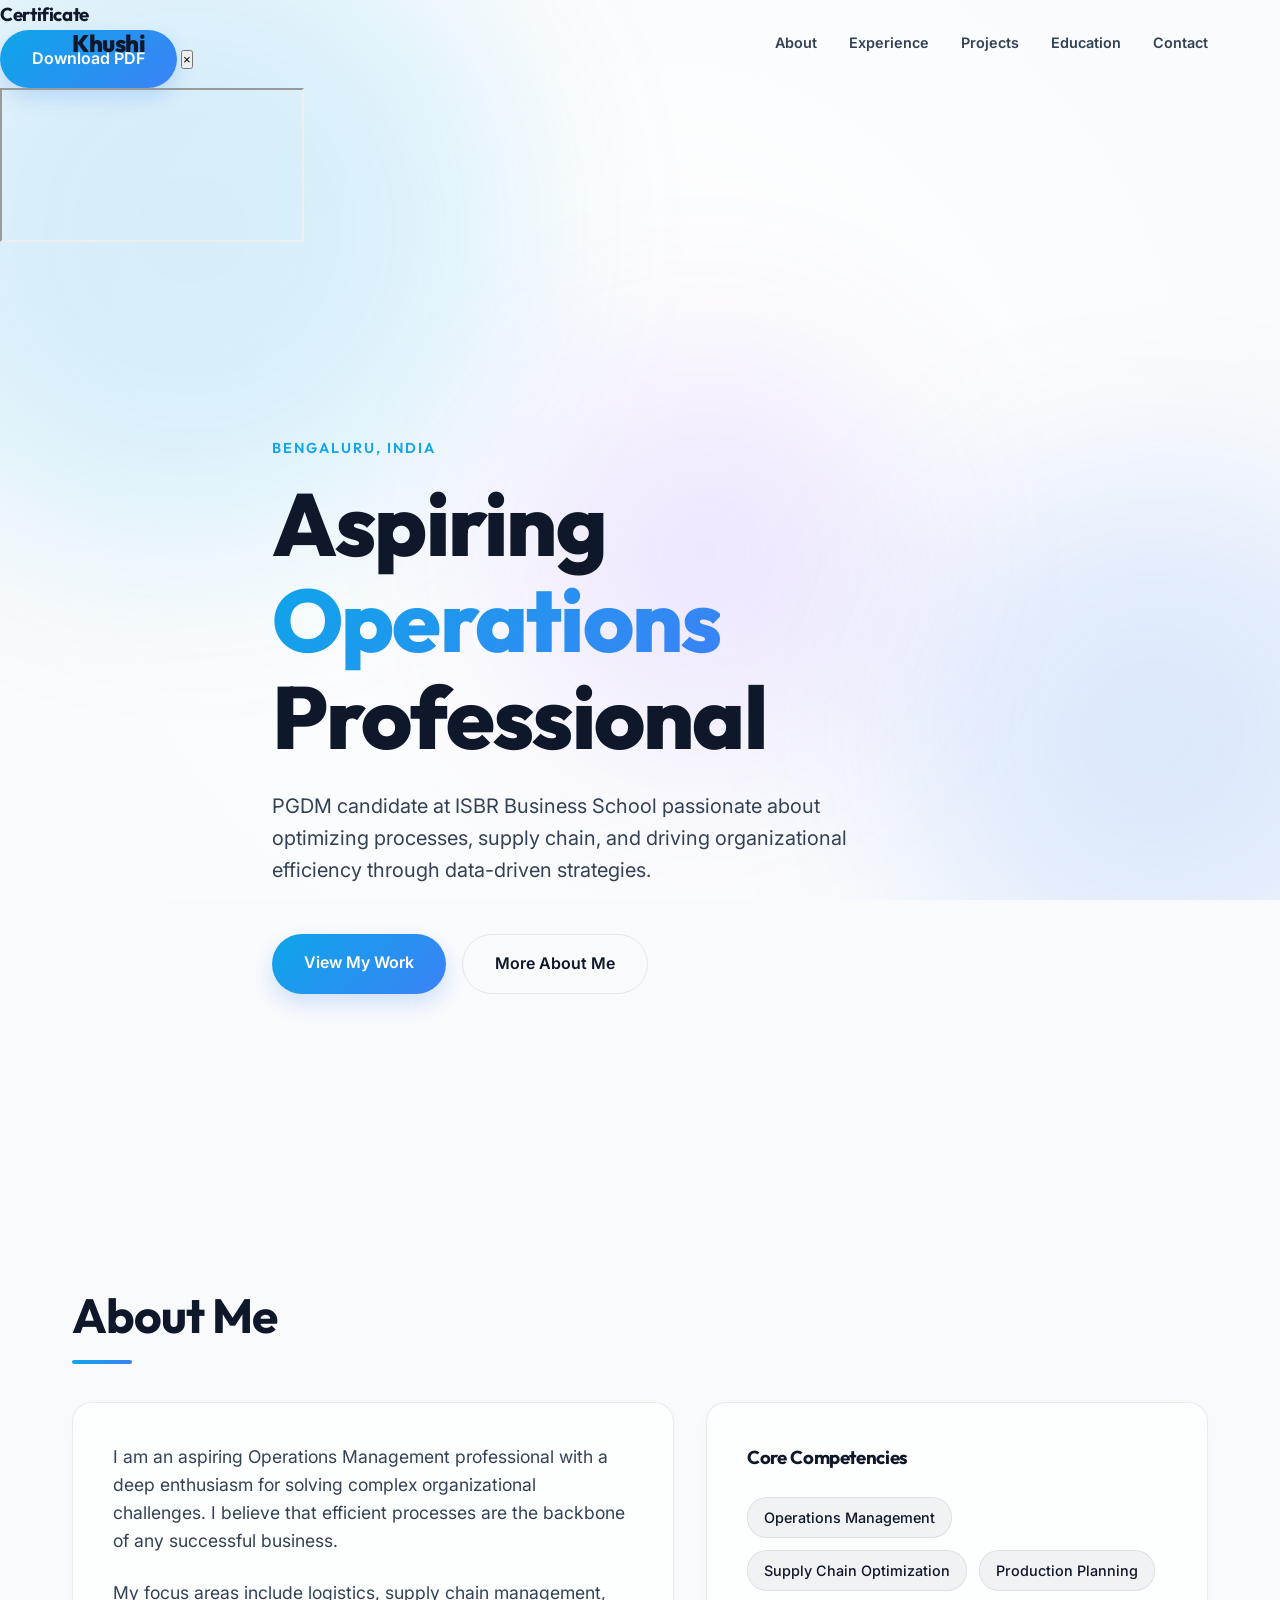
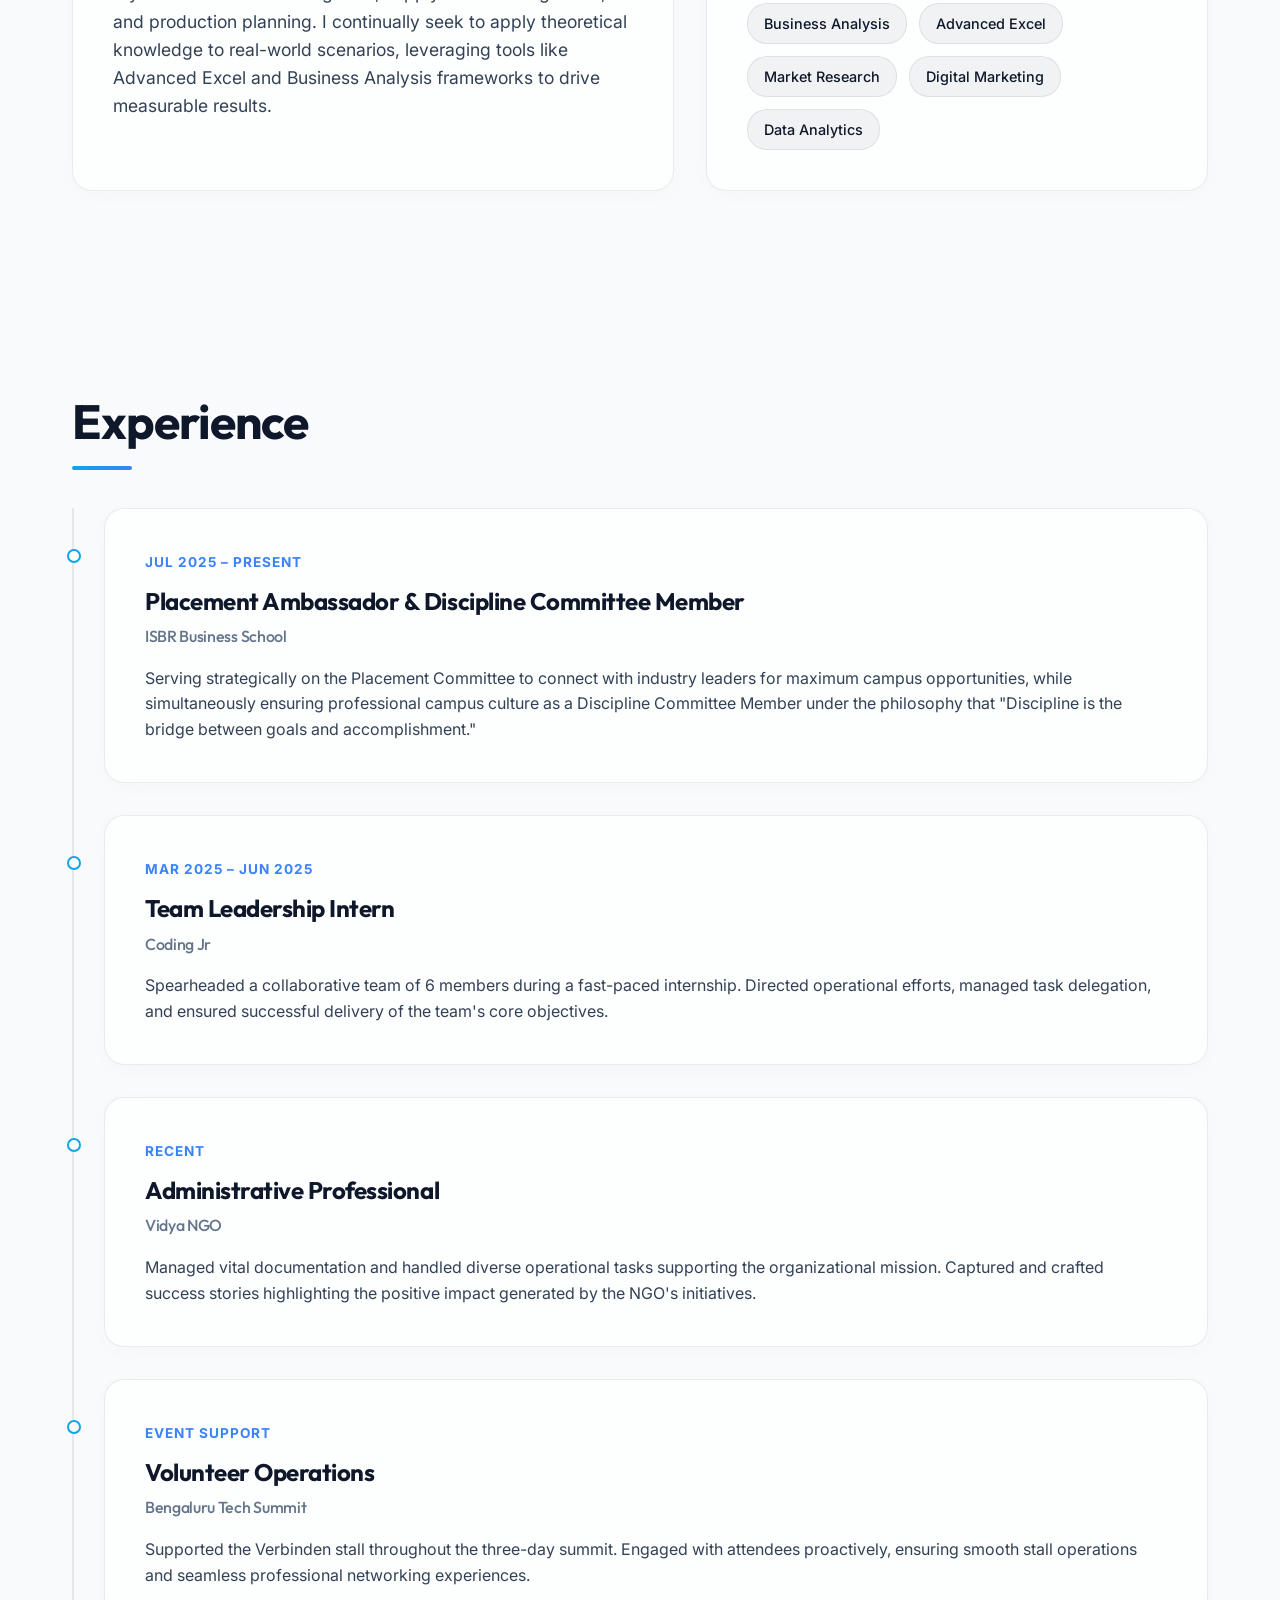
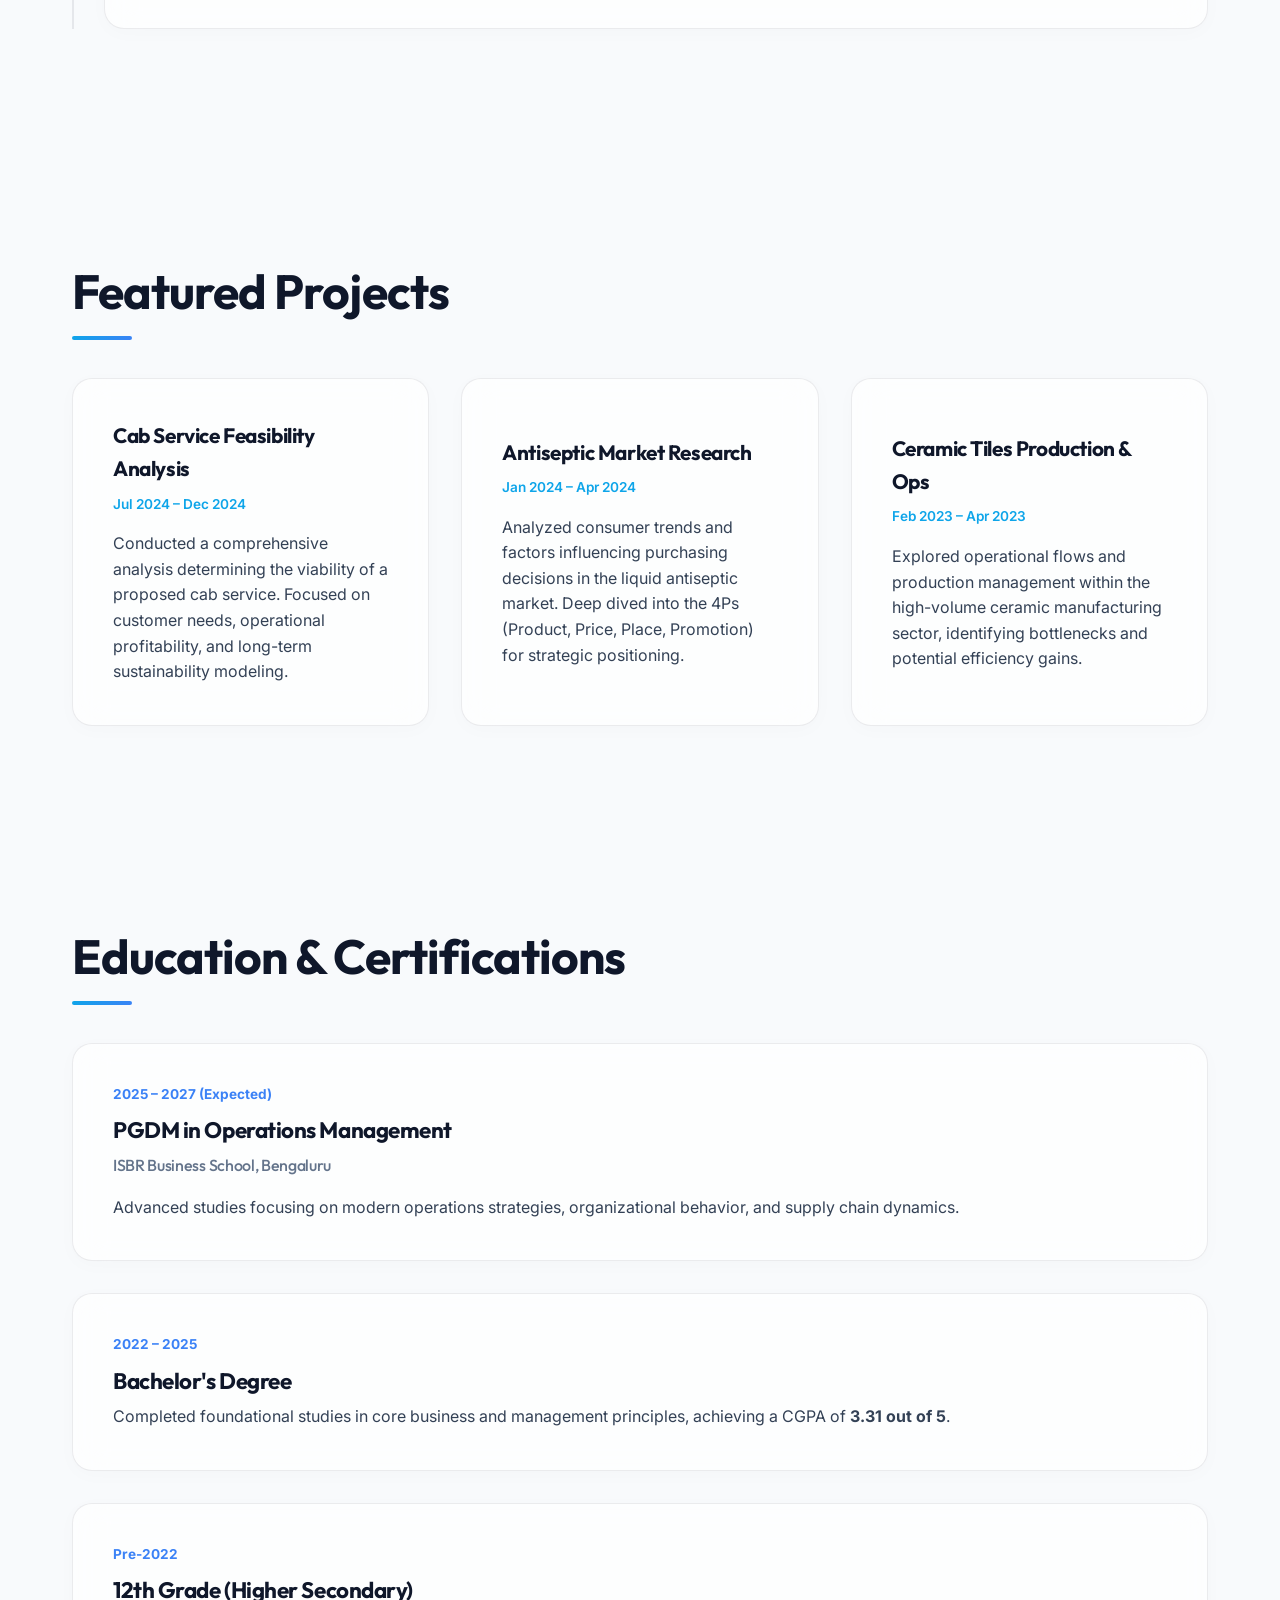
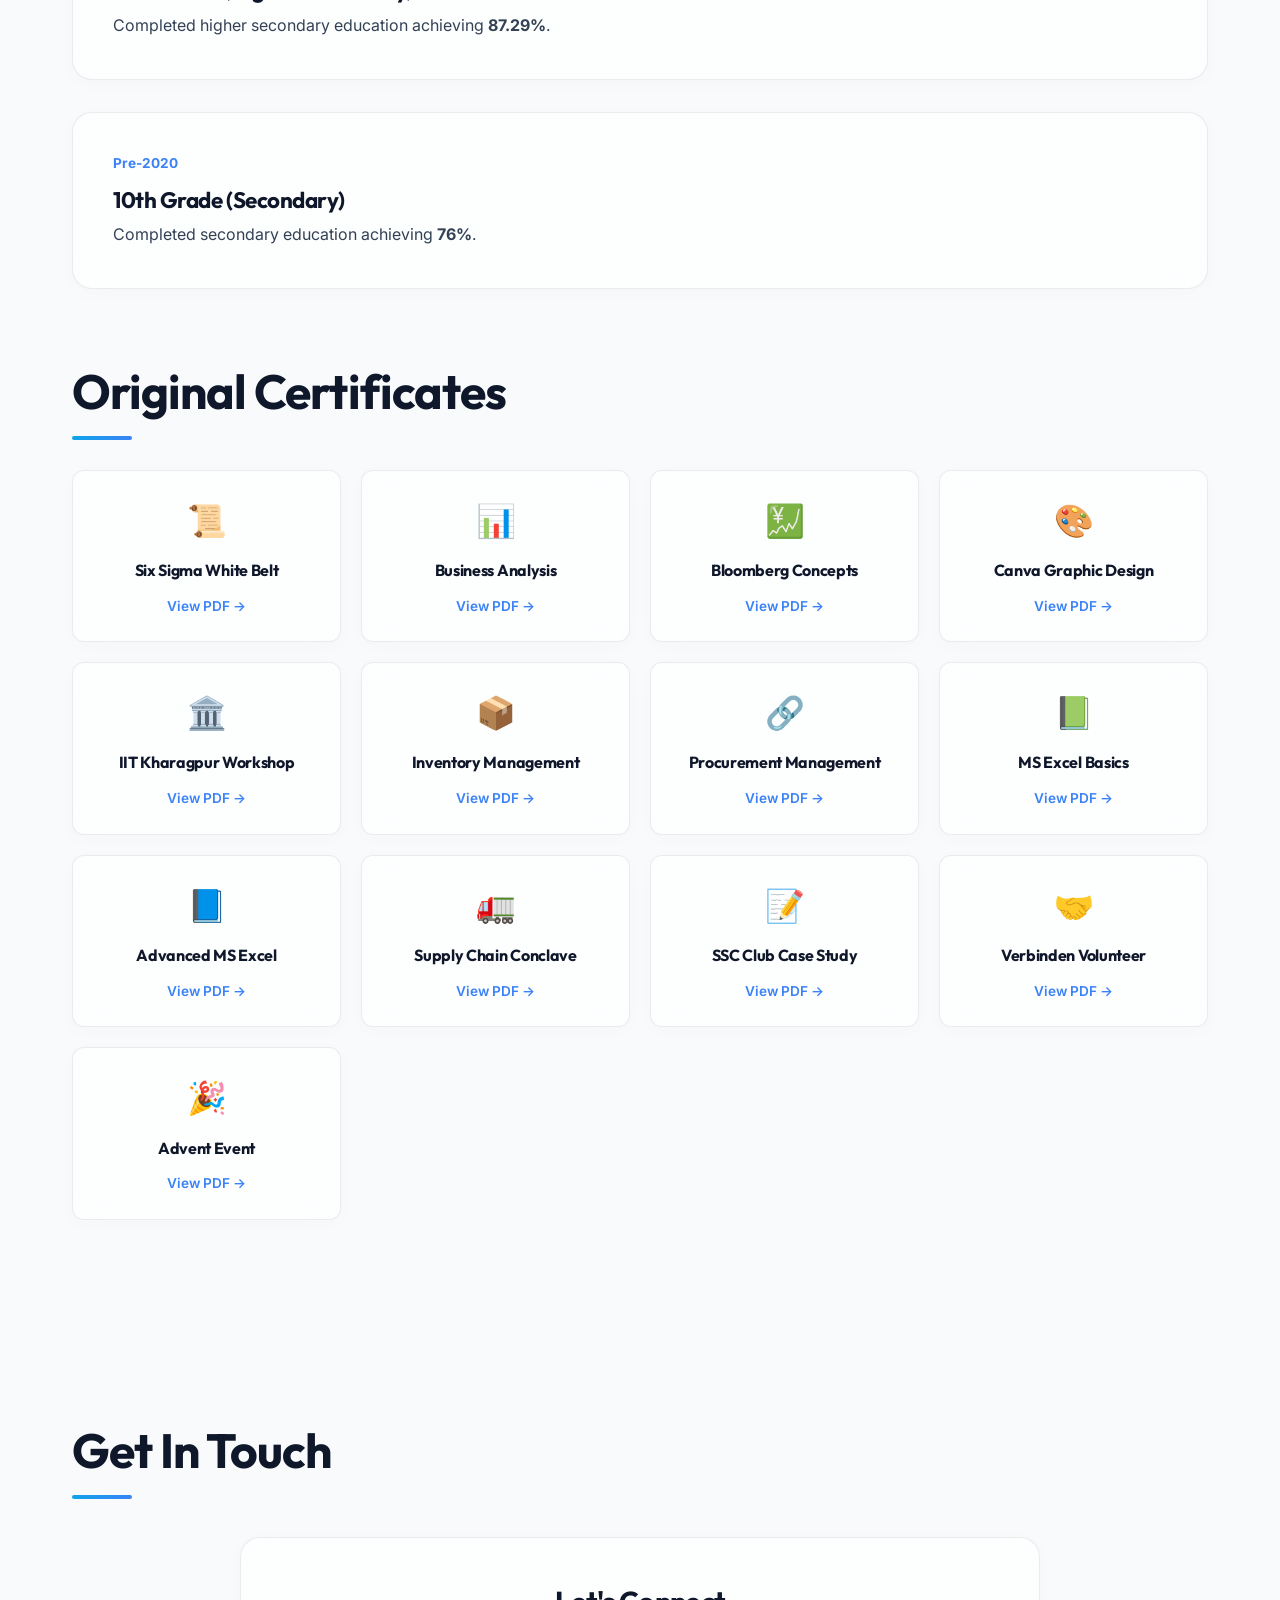
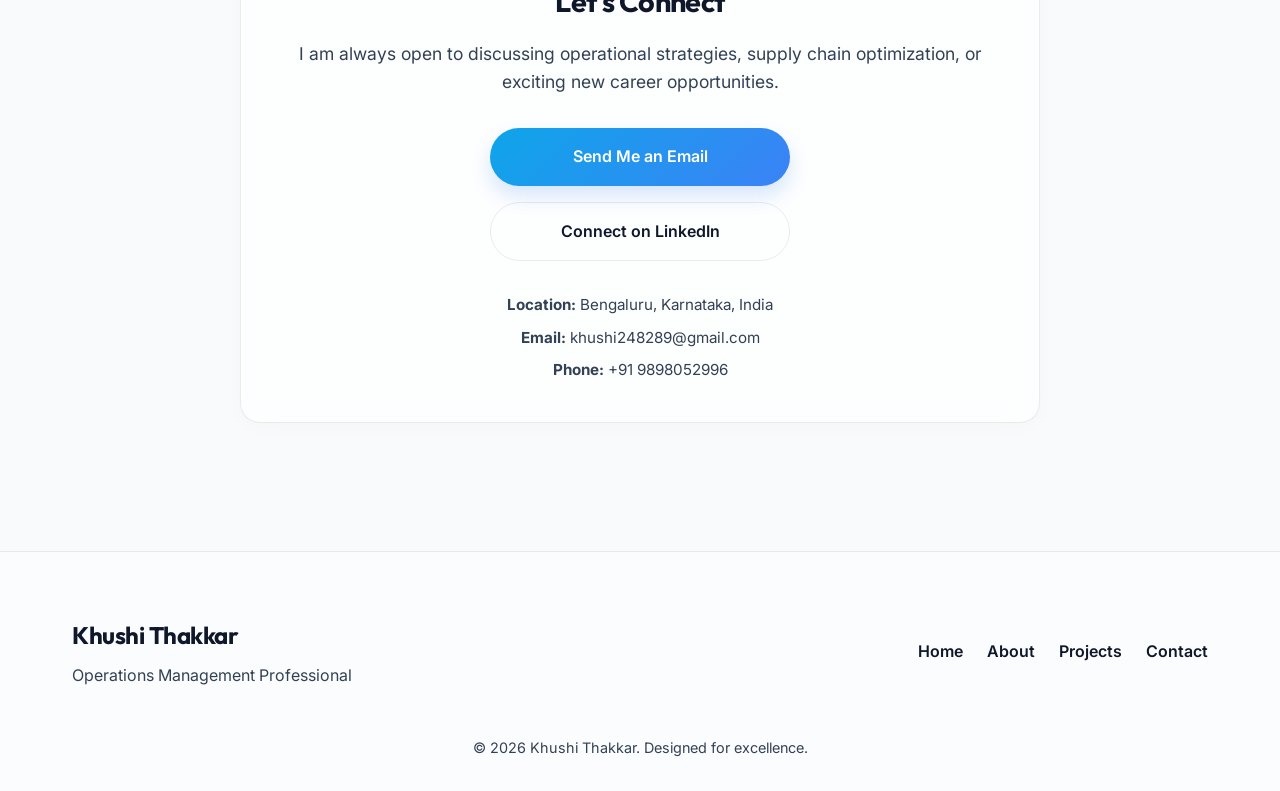
==== commit 29f3d944: "Update index.html" ====
--- a/index.html
+++ b/index.html
@@ -18,6 +18,29 @@
         <div class="glow glow-3"></div>
     </div>
 
+    <!-- PDF Viewer Modal -->
+    <div class="pdf-modal" id="pdfModal">
+        <div class="pdf-modal-backdrop" id="pdfModalBackdrop"></div>
+        <div class="pdf-modal-content">
+            <div class="pdf-modal-header">
+                <h3 id="pdfModalTitle">Certificate</h3>
+                <div class="pdf-modal-actions">
+                    <a id="pdfDownloadLink" href="#" download class="btn btn-primary btn-sm">Download PDF</a>
+                    <button class="pdf-modal-close" id="pdfModalClose">&times;</button>
+                </div>
+            </div>
+            <div class="pdf-modal-body">
+                <iframe id="pdfViewer" src="" title="Certificate PDF Viewer"></iframe>
+                <div class="pdf-fallback" id="pdfFallback" style="display:none;">
+                    <div class="pdf-fallback-icon">📄</div>
+                    <p>Your browser cannot display this PDF inline.</p>
+                    <a id="pdfFallbackLink" href="#" class="btn btn-primary">Open PDF Directly</a>
+                    <a id="pdfFallbackDownload" href="#" download class="btn btn-secondary">Download PDF</a>
+                </div>
+            </div>
+        </div>
+    </div>
+
     <!-- Mobile Menu Overlay -->
     <div class="mobile-menu-overlay" id="mobileMenuOverlay"></div>
 
@@ -181,97 +204,85 @@
                     <div class="cert-section">
                         <h3 class="section-title">Original Certificates</h3>
                         <div class="cert-gallery">
-                            <a href="assets/certificates/Certificates/Official_Certification_Issued_Six_Sigma_White_Belt_Certification%20(1).pdf" target="_blank" class="cert-link">
-                                <div class="glass-card cert-card">
-                                    <div class="cert-icon">📜</div>
-                                    <h4>Six Sigma White Belt</h4>
-                                    <span class="cert-action">View PDF &rarr;</span>
-                                </div>
-                            </a>
-                            <a href="assets/certificates/Certificates/Coursera%20Business%20Analysis.pdf" target="_blank" class="cert-link">
-                                <div class="glass-card cert-card">
-                                    <div class="cert-icon">📊</div>
-                                    <h4>Business Analysis</h4>
-                                    <span class="cert-action">View PDF &rarr;</span>
-                                </div>
-                            </a>
-                            <a href="assets/certificates/Certificates/Bloomberg.pdf" target="_blank" class="cert-link">
-                                <div class="glass-card cert-card">
-                                    <div class="cert-icon">💹</div>
-                                    <h4>Bloomberg Concepts</h4>
-                                    <span class="cert-action">View PDF &rarr;</span>
-                                </div>
-                            </a>
-                            <a href="assets/certificates/Certificates/Canva.pdf" target="_blank" class="cert-link">
-                                <div class="glass-card cert-card">
-                                    <div class="cert-icon">🎨</div>
-                                    <h4>Canva Graphic Design</h4>
-                                    <span class="cert-action">View PDF &rarr;</span>
-                                </div>
-                            </a>
-                            <a href="assets/certificates/Certificates/IIT%20Kharagpur.pdf" target="_blank" class="cert-link">
-                                <div class="glass-card cert-card">
-                                    <div class="cert-icon">🏛️</div>
-                                    <h4>IIT Kharagpur Workshop</h4>
-                                    <span class="cert-action">View PDF &rarr;</span>
-                                </div>
-                            </a>
-                            <a href="assets/certificates/Certificates/Inventory%20Management.pdf" target="_blank" class="cert-link">
-                                <div class="glass-card cert-card">
-                                    <div class="cert-icon">📦</div>
-                                    <h4>Inventory Management</h4>
-                                    <span class="cert-action">View PDF &rarr;</span>
-                                </div>
-                            </a>
-                            <a href="assets/certificates/Certificates/Procurement%20management.pdf" target="_blank" class="cert-link">
-                                <div class="glass-card cert-card">
-                                    <div class="cert-icon">🔗</div>
-                                    <h4>Procurement Management</h4>
-                                    <span class="cert-action">View PDF &rarr;</span>
-                                </div>
-                            </a>
-                            <a href="assets/certificates/Certificates/MS%20Excel%20Beggining.pdf" target="_blank" class="cert-link">
-                                <div class="glass-card cert-card">
-                                    <div class="cert-icon">📗</div>
-                                    <h4>MS Excel Basics</h4>
-                                    <span class="cert-action">View PDF &rarr;</span>
-                                </div>
-                            </a>
-                            <a href="assets/certificates/Certificates/MA%20Excel.pdf" target="_blank" class="cert-link">
-                                <div class="glass-card cert-card">
-                                    <div class="cert-icon">📘</div>
-                                    <h4>Advanced MS Excel</h4>
-                                    <span class="cert-action">View PDF &rarr;</span>
-                                </div>
-                            </a>
-                            <a href="assets/certificates/Certificates/Supply%20chain%20Conclave%20%20(1).pdf" target="_blank" class="cert-link">
-                                <div class="glass-card cert-card">
-                                    <div class="cert-icon">🚛</div>
-                                    <h4>Supply Chain Conclave</h4>
-                                    <span class="cert-action">View PDF &rarr;</span>
-                                </div>
-                            </a>
-                            <a href="assets/certificates/Certificates/Case%20study%20ssc%20club.pdf" target="_blank" class="cert-link">
-                                <div class="glass-card cert-card">
-                                    <div class="cert-icon">📝</div>
-                                    <h4>SSC Club Case Study</h4>
-                                    <span class="cert-action">View PDF &rarr;</span>
-                                </div>
-                            </a>
-                            <a href="assets/certificates/Certificates/Verbinden%20.pdf" target="_blank" class="cert-link">
-                                <div class="glass-card cert-card">
-                                    <div class="cert-icon">🤝</div>
-                                    <h4>Verbinden Volunteer</h4>
-                                    <span class="cert-action">View PDF &rarr;</span>
-                                </div>
-                            </a>
-                            <a href="assets/certificates/Certificates/advent%20event.pdf" target="_blank" class="cert-link">
-                                <div class="glass-card cert-card">
-                                    <div class="cert-icon">🎉</div>
-                                    <h4>Advent Event</h4>
-                                    <span class="cert-action">View PDF &rarr;</span>
-                                </div>
-                            </a>
+
+                            <div class="cert-card glass-card" onclick="openCertificate('Six_Sigma_White_Belt.pdf', 'Six Sigma White Belt')">
+                                <div class="cert-icon">📜</div>
+                                <h4>Six Sigma White Belt</h4>
+                                <span class="cert-action">View PDF &rarr;</span>
+                            </div>
+
+                            <div class="cert-card glass-card" onclick="openCertificate('Coursera_Business_Analysis.pdf', 'Business Analysis')">
+                                <div class="cert-icon">📊</div>
+                                <h4>Business Analysis</h4>
+                                <span class="cert-action">View PDF &rarr;</span>
+                            </div>
+
+                            <div class="cert-card glass-card" onclick="openCertificate('Bloomberg.pdf', 'Bloomberg Concepts')">
+                                <div class="cert-icon">💹</div>
+                                <h4>Bloomberg Concepts</h4>
+                                <span class="cert-action">View PDF &rarr;</span>
+                            </div>
+
+                            <div class="cert-card glass-card" onclick="openCertificate('Canva.pdf', 'Canva Graphic Design')">
+                                <div class="cert-icon">🎨</div>
+                                <h4>Canva Graphic Design</h4>
+                                <span class="cert-action">View PDF &rarr;</span>
+                            </div>
+
+                            <div class="cert-card glass-card" onclick="openCertificate('IIT_Kharagpur.pdf', 'IIT Kharagpur Workshop')">
+                                <div class="cert-icon">🏛️</div>
+                                <h4>IIT Kharagpur Workshop</h4>
+                                <span class="cert-action">View PDF &rarr;</span>
+                            </div>
+
+                            <div class="cert-card glass-card" onclick="openCertificate('Inventory_Management.pdf', 'Inventory Management')">
+                                <div class="cert-icon">📦</div>
+                                <h4>Inventory Management</h4>
+                                <span class="cert-action">View PDF &rarr;</span>
+                            </div>
+
+                            <div class="cert-card glass-card" onclick="openCertificate('Procurement_Management.pdf', 'Procurement Management')">
+                                <div class="cert-icon">🔗</div>
+                                <h4>Procurement Management</h4>
+                                <span class="cert-action">View PDF &rarr;</span>
+                            </div>
+
+                            <div class="cert-card glass-card" onclick="openCertificate('MS_Excel_Beginning.pdf', 'MS Excel Basics')">
+                                <div class="cert-icon">📗</div>
+                                <h4>MS Excel Basics</h4>
+                                <span class="cert-action">View PDF &rarr;</span>
+                            </div>
+
+                            <div class="cert-card glass-card" onclick="openCertificate('MA_Excel.pdf', 'Advanced MS Excel')">
+                                <div class="cert-icon">📘</div>
+                                <h4>Advanced MS Excel</h4>
+                                <span class="cert-action">View PDF &rarr;</span>
+                            </div>
+
+                            <div class="cert-card glass-card" onclick="openCertificate('Supply_Chain_Conclave.pdf', 'Supply Chain Conclave')">
+                                <div class="cert-icon">🚛</div>
+                                <h4>Supply Chain Conclave</h4>
+                                <span class="cert-action">View PDF &rarr;</span>
+                            </div>
+
+                            <div class="cert-card glass-card" onclick="openCertificate('Case_study_ssc_club.pdf', 'SSC Club Case Study')">
+                                <div class="cert-icon">📝</div>
+                                <h4>SSC Club Case Study</h4>
+                                <span class="cert-action">View PDF &rarr;</span>
+                            </div>
+
+                            <div class="cert-card glass-card" onclick="openCertificate('Verbinden.pdf', 'Verbinden Volunteer')">
+                                <div class="cert-icon">🤝</div>
+                                <h4>Verbinden Volunteer</h4>
+                                <span class="cert-action">View PDF &rarr;</span>
+                            </div>
+
+                            <div class="cert-card glass-card" onclick="openCertificate('advent_event.pdf', 'Advent Event')">
+                                <div class="cert-icon">🎉</div>
+                                <h4>Advent Event</h4>
+                                <span class="cert-action">View PDF &rarr;</span>
+                            </div>
+
                         </div>
                     </div>
                 </div>
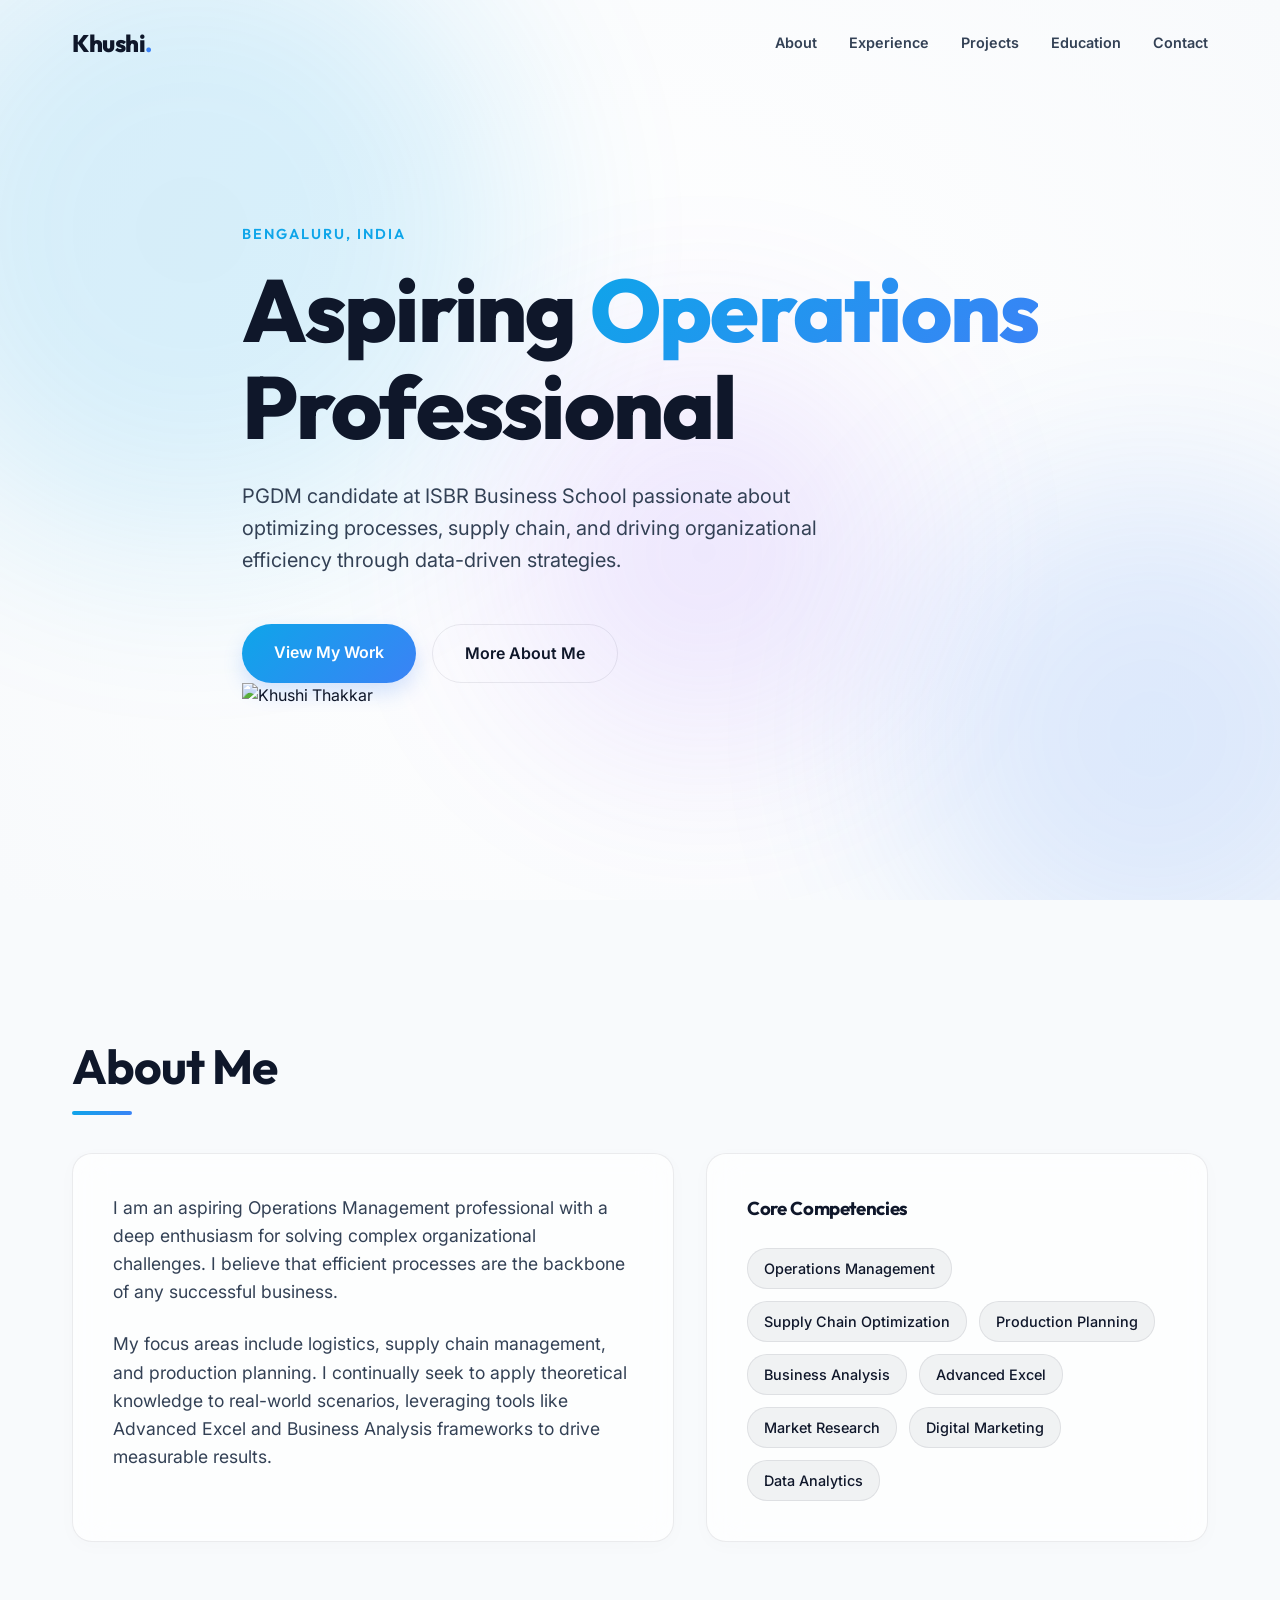
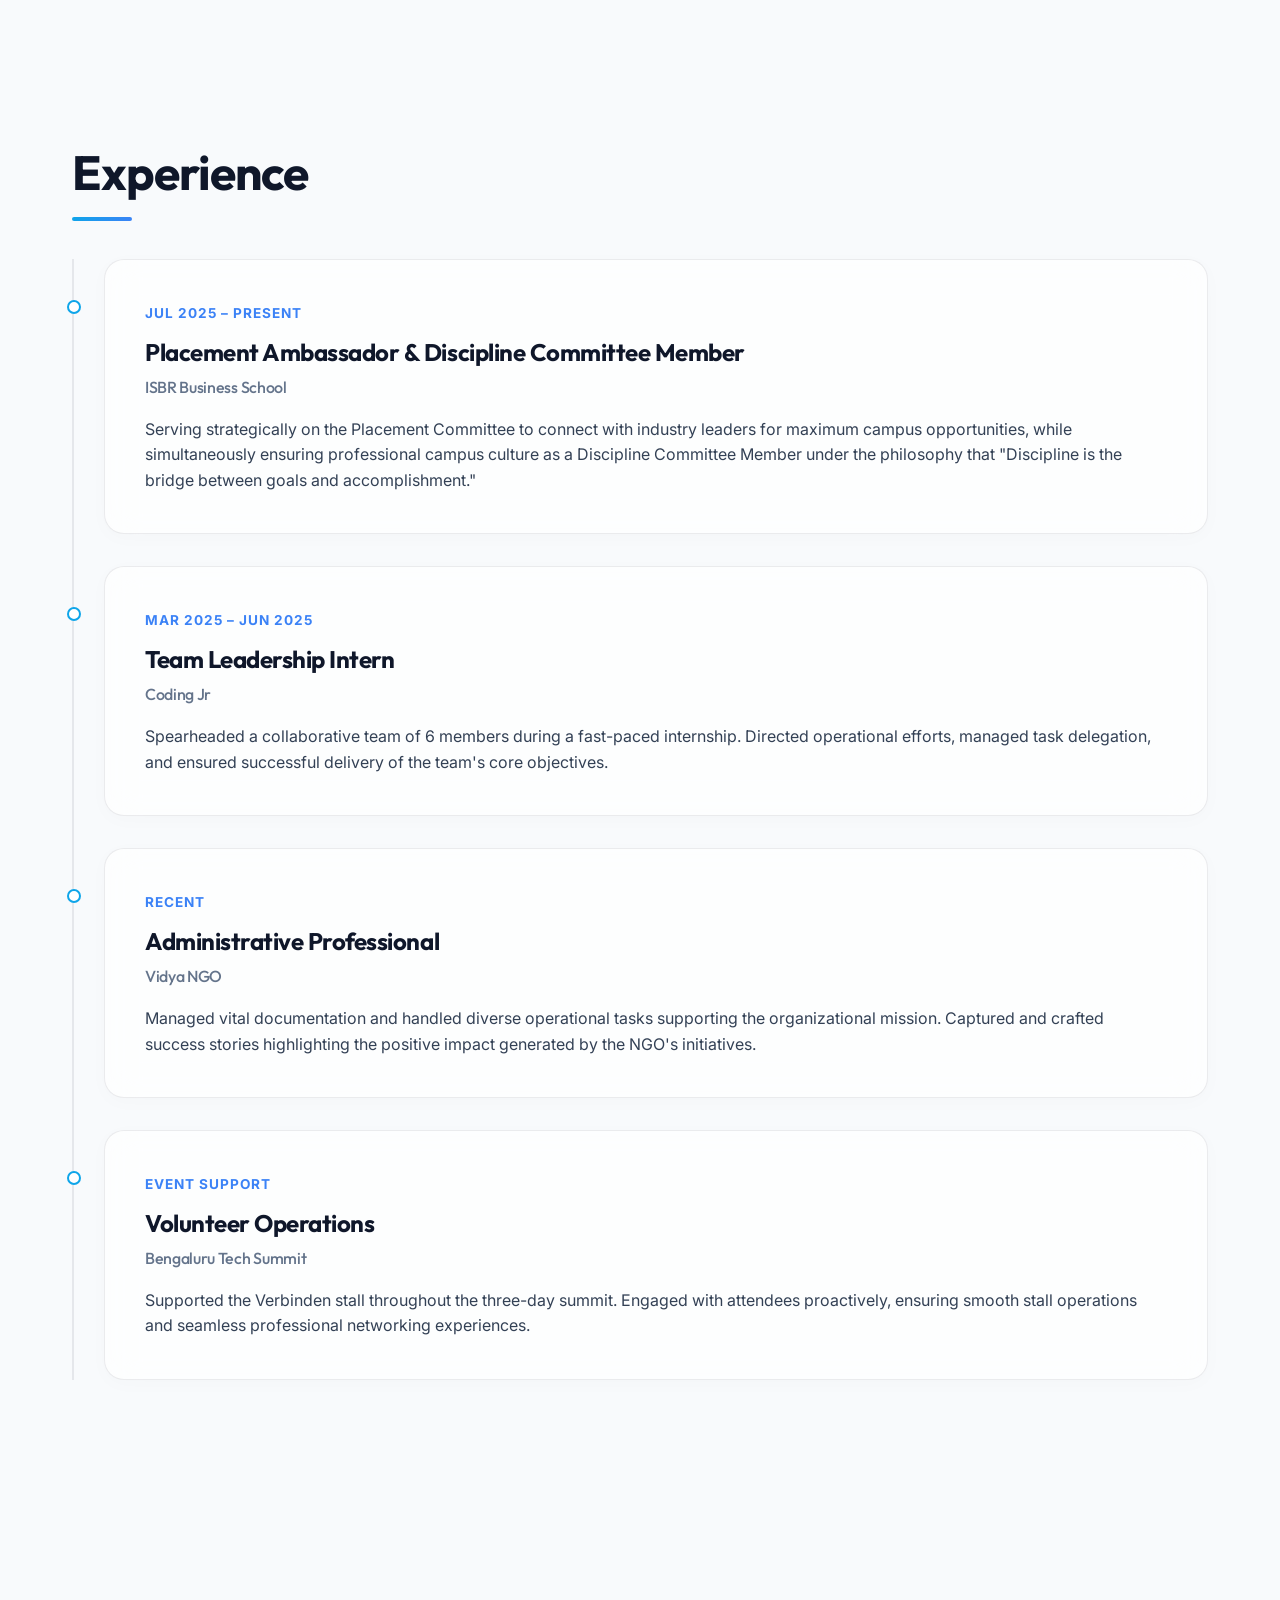
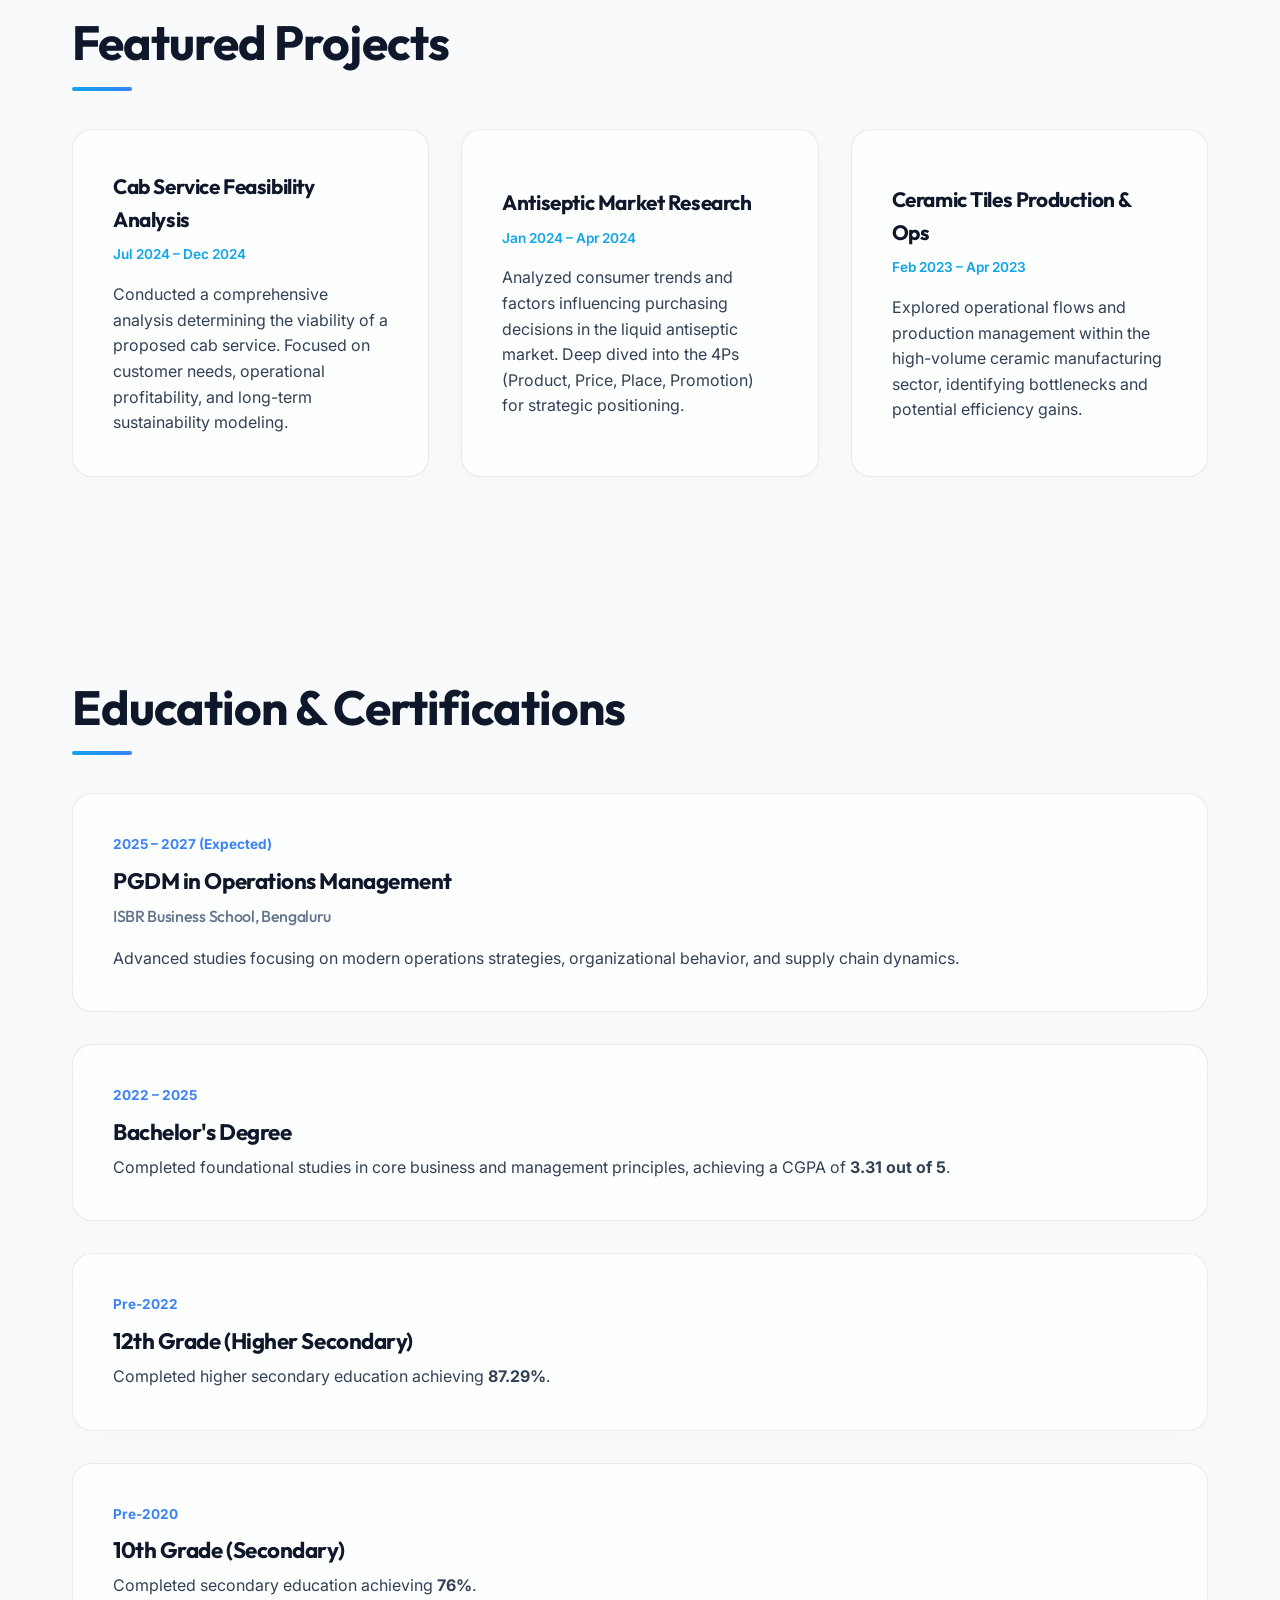
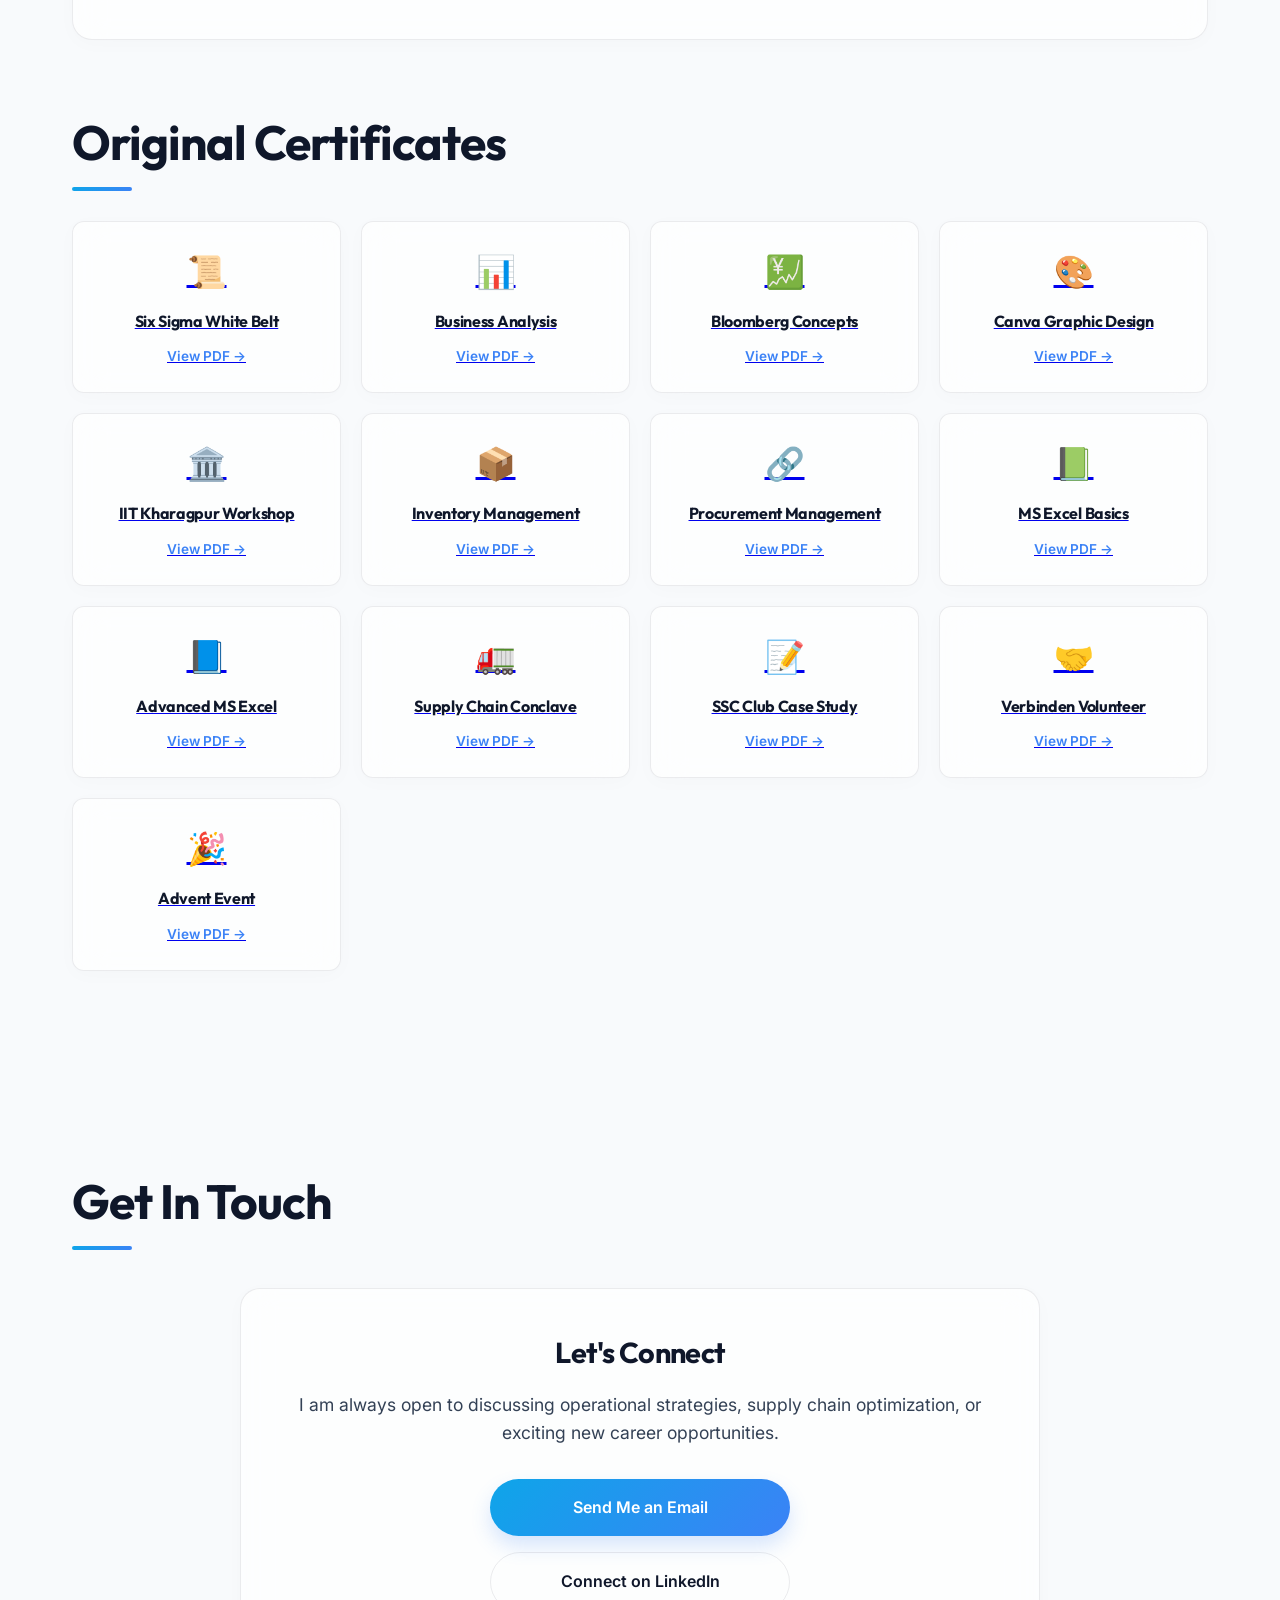
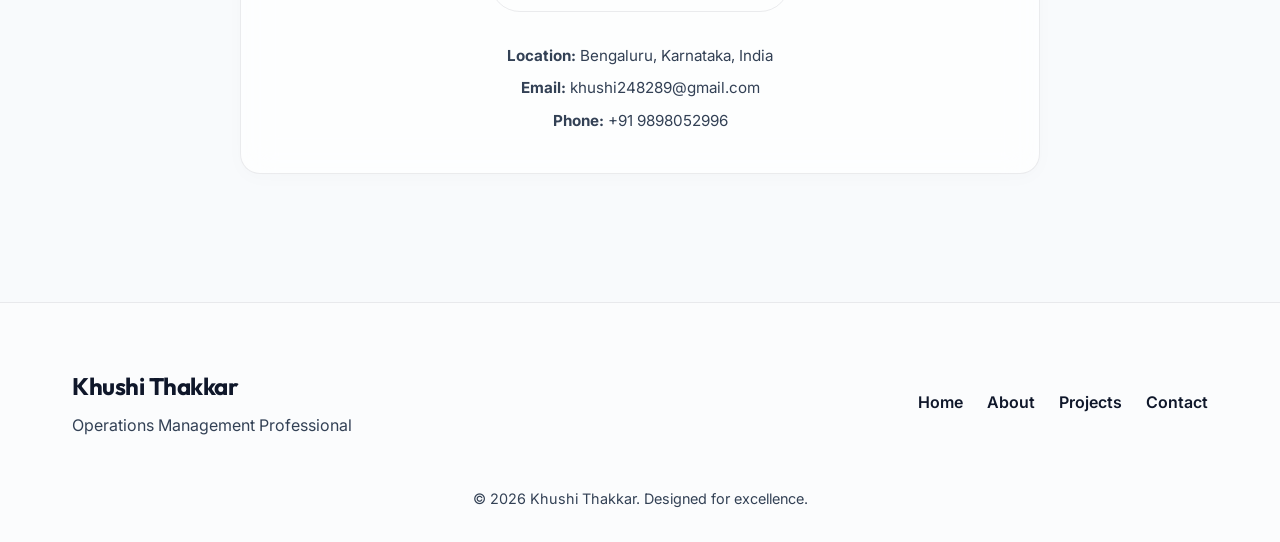
==== commit 73b538eb: "Update index.html" ====
--- a/index.html
+++ b/index.html
@@ -18,29 +18,6 @@
         <div class="glow glow-3"></div>
     </div>
 
-    <!-- PDF Viewer Modal -->
-    <div class="pdf-modal" id="pdfModal">
-        <div class="pdf-modal-backdrop" id="pdfModalBackdrop"></div>
-        <div class="pdf-modal-content">
-            <div class="pdf-modal-header">
-                <h3 id="pdfModalTitle">Certificate</h3>
-                <div class="pdf-modal-actions">
-                    <a id="pdfDownloadLink" href="#" download class="btn btn-primary btn-sm">Download PDF</a>
-                    <button class="pdf-modal-close" id="pdfModalClose">&times;</button>
-                </div>
-            </div>
-            <div class="pdf-modal-body">
-                <iframe id="pdfViewer" src="" title="Certificate PDF Viewer"></iframe>
-                <div class="pdf-fallback" id="pdfFallback" style="display:none;">
-                    <div class="pdf-fallback-icon">📄</div>
-                    <p>Your browser cannot display this PDF inline.</p>
-                    <a id="pdfFallbackLink" href="#" class="btn btn-primary">Open PDF Directly</a>
-                    <a id="pdfFallbackDownload" href="#" download class="btn btn-secondary">Download PDF</a>
-                </div>
-            </div>
-        </div>
-    </div>
-
     <!-- Mobile Menu Overlay -->
     <div class="mobile-menu-overlay" id="mobileMenuOverlay"></div>
 
@@ -67,13 +44,18 @@
     <main>
         <!-- Hero Section -->
         <section id="hero" class="hero section reveal">
-            <div class="container hero-content">
-                <p class="subtitle">Bengaluru, India</p>
-                <h1 class="title">Aspiring <span class="gradient-text">Operations</span><br> Professional</h1>
-                <p class="description">PGDM candidate at ISBR Business School passionate about optimizing processes, supply chain, and driving organizational efficiency through data-driven strategies.</p>
-                <div class="hero-actions">
-                    <a href="#projects" class="btn btn-primary">View My Work</a>
-                    <a href="#about" class="btn btn-secondary">More About Me</a>
+            <div class="container hero-grid">
+                <div class="hero-content">
+                    <p class="subtitle">Bengaluru, India</p>
+                    <h1 class="title">Aspiring <span class="gradient-text">Operations</span><br> Professional</h1>
+                    <p class="description">PGDM candidate at ISBR Business School passionate about optimizing processes, supply chain, and driving organizational efficiency through data-driven strategies.</p>
+                    <div class="hero-actions">
+                        <a href="#projects" class="btn btn-primary">View My Work</a>
+                        <a href="#about" class="btn btn-secondary">More About Me</a>
+                    </div>
+                </div>
+                <div class="hero-image reveal">
+                    <img src="./assets/images/profile.jpg" alt="Khushi Thakkar" class="profile-pic">
                 </div>
             </div>
         </section>
@@ -200,88 +182,120 @@
                         </div>
                     </div>
 
-                    <!-- Certificates Gallery -->
+                    <!--
+                        CERTIFICATES GALLERY
+                        =====================
+                        Each certificate links directly to its PDF file.
+                        The paths use ./assets/certificates/Certificates/ relative to index.html.
+                        These PDFs MUST be included in your deployment (Git repo) for links to work online.
+                    -->
                     <div class="cert-section">
                         <h3 class="section-title">Original Certificates</h3>
                         <div class="cert-gallery">
 
-                            <div class="cert-card glass-card" onclick="openCertificate('Six_Sigma_White_Belt.pdf', 'Six Sigma White Belt')">
-                                <div class="cert-icon">📜</div>
-                                <h4>Six Sigma White Belt</h4>
-                                <span class="cert-action">View PDF &rarr;</span>
-                            </div>
-
-                            <div class="cert-card glass-card" onclick="openCertificate('Coursera_Business_Analysis.pdf', 'Business Analysis')">
-                                <div class="cert-icon">📊</div>
-                                <h4>Business Analysis</h4>
-                                <span class="cert-action">View PDF &rarr;</span>
-                            </div>
-
-                            <div class="cert-card glass-card" onclick="openCertificate('Bloomberg.pdf', 'Bloomberg Concepts')">
-                                <div class="cert-icon">💹</div>
-                                <h4>Bloomberg Concepts</h4>
-                                <span class="cert-action">View PDF &rarr;</span>
-                            </div>
-
-                            <div class="cert-card glass-card" onclick="openCertificate('Canva.pdf', 'Canva Graphic Design')">
-                                <div class="cert-icon">🎨</div>
-                                <h4>Canva Graphic Design</h4>
-                                <span class="cert-action">View PDF &rarr;</span>
-                            </div>
-
-                            <div class="cert-card glass-card" onclick="openCertificate('IIT_Kharagpur.pdf', 'IIT Kharagpur Workshop')">
-                                <div class="cert-icon">🏛️</div>
-                                <h4>IIT Kharagpur Workshop</h4>
-                                <span class="cert-action">View PDF &rarr;</span>
-                            </div>
-
-                            <div class="cert-card glass-card" onclick="openCertificate('Inventory_Management.pdf', 'Inventory Management')">
-                                <div class="cert-icon">📦</div>
-                                <h4>Inventory Management</h4>
-                                <span class="cert-action">View PDF &rarr;</span>
-                            </div>
-
-                            <div class="cert-card glass-card" onclick="openCertificate('Procurement_Management.pdf', 'Procurement Management')">
-                                <div class="cert-icon">🔗</div>
-                                <h4>Procurement Management</h4>
-                                <span class="cert-action">View PDF &rarr;</span>
-                            </div>
-
-                            <div class="cert-card glass-card" onclick="openCertificate('MS_Excel_Beginning.pdf', 'MS Excel Basics')">
-                                <div class="cert-icon">📗</div>
-                                <h4>MS Excel Basics</h4>
-                                <span class="cert-action">View PDF &rarr;</span>
-                            </div>
-
-                            <div class="cert-card glass-card" onclick="openCertificate('MA_Excel.pdf', 'Advanced MS Excel')">
-                                <div class="cert-icon">📘</div>
-                                <h4>Advanced MS Excel</h4>
-                                <span class="cert-action">View PDF &rarr;</span>
-                            </div>
-
-                            <div class="cert-card glass-card" onclick="openCertificate('Supply_Chain_Conclave.pdf', 'Supply Chain Conclave')">
-                                <div class="cert-icon">🚛</div>
-                                <h4>Supply Chain Conclave</h4>
-                                <span class="cert-action">View PDF &rarr;</span>
-                            </div>
-
-                            <div class="cert-card glass-card" onclick="openCertificate('Case_study_ssc_club.pdf', 'SSC Club Case Study')">
-                                <div class="cert-icon">📝</div>
-                                <h4>SSC Club Case Study</h4>
-                                <span class="cert-action">View PDF &rarr;</span>
-                            </div>
-
-                            <div class="cert-card glass-card" onclick="openCertificate('Verbinden.pdf', 'Verbinden Volunteer')">
-                                <div class="cert-icon">🤝</div>
-                                <h4>Verbinden Volunteer</h4>
-                                <span class="cert-action">View PDF &rarr;</span>
-                            </div>
-
-                            <div class="cert-card glass-card" onclick="openCertificate('advent_event.pdf', 'Advent Event')">
-                                <div class="cert-icon">🎉</div>
-                                <h4>Advent Event</h4>
-                                <span class="cert-action">View PDF &rarr;</span>
-                            </div>
+                            <a href="./assets/certificates/Certificates/Six_Sigma_White_Belt.pdf" target="_blank" rel="noopener noreferrer" class="cert-link">
+                                <div class="glass-card cert-card">
+                                    <div class="cert-icon">📜</div>
+                                    <h4>Six Sigma White Belt</h4>
+                                    <span class="cert-action">View PDF &rarr;</span>
+                                </div>
+                            </a>
+
+                            <a href="./assets/certificates/Certificates/Coursera_Business_Analysis.pdf" target="_blank" rel="noopener noreferrer" class="cert-link">
+                                <div class="glass-card cert-card">
+                                    <div class="cert-icon">📊</div>
+                                    <h4>Business Analysis</h4>
+                                    <span class="cert-action">View PDF &rarr;</span>
+                                </div>
+                            </a>
+
+                            <a href="./assets/certificates/Certificates/Bloomberg.pdf" target="_blank" rel="noopener noreferrer" class="cert-link">
+                                <div class="glass-card cert-card">
+                                    <div class="cert-icon">💹</div>
+                                    <h4>Bloomberg Concepts</h4>
+                                    <span class="cert-action">View PDF &rarr;</span>
+                                </div>
+                            </a>
+
+                            <a href="./assets/certificates/Certificates/Canva.pdf" target="_blank" rel="noopener noreferrer" class="cert-link">
+                                <div class="glass-card cert-card">
+                                    <div class="cert-icon">🎨</div>
+                                    <h4>Canva Graphic Design</h4>
+                                    <span class="cert-action">View PDF &rarr;</span>
+                                </div>
+                            </a>
+
+                            <a href="./assets/certificates/Certificates/IIT_Kharagpur.pdf" target="_blank" rel="noopener noreferrer" class="cert-link">
+                                <div class="glass-card cert-card">
+                                    <div class="cert-icon">🏛️</div>
+                                    <h4>IIT Kharagpur Workshop</h4>
+                                    <span class="cert-action">View PDF &rarr;</span>
+                                </div>
+                            </a>
+
+                            <a href="./assets/certificates/Certificates/Inventory_Management.pdf" target="_blank" rel="noopener noreferrer" class="cert-link">
+                                <div class="glass-card cert-card">
+                                    <div class="cert-icon">📦</div>
+                                    <h4>Inventory Management</h4>
+                                    <span class="cert-action">View PDF &rarr;</span>
+                                </div>
+                            </a>
+
+                            <a href="./assets/certificates/Certificates/Procurement_Management.pdf" target="_blank" rel="noopener noreferrer" class="cert-link">
+                                <div class="glass-card cert-card">
+                                    <div class="cert-icon">🔗</div>
+                                    <h4>Procurement Management</h4>
+                                    <span class="cert-action">View PDF &rarr;</span>
+                                </div>
+                            </a>
+
+                            <a href="./assets/certificates/Certificates/MS_Excel_Beginning.pdf" target="_blank" rel="noopener noreferrer" class="cert-link">
+                                <div class="glass-card cert-card">
+                                    <div class="cert-icon">📗</div>
+                                    <h4>MS Excel Basics</h4>
+                                    <span class="cert-action">View PDF &rarr;</span>
+                                </div>
+                            </a>
+
+                            <a href="./assets/certificates/Certificates/MA_Excel.pdf" target="_blank" rel="noopener noreferrer" class="cert-link">
+                                <div class="glass-card cert-card">
+                                    <div class="cert-icon">📘</div>
+                                    <h4>Advanced MS Excel</h4>
+                                    <span class="cert-action">View PDF &rarr;</span>
+                                </div>
+                            </a>
+
+                            <a href="./assets/certificates/Certificates/Supply_Chain_Conclave.pdf" target="_blank" rel="noopener noreferrer" class="cert-link">
+                                <div class="glass-card cert-card">
+                                    <div class="cert-icon">🚛</div>
+                                    <h4>Supply Chain Conclave</h4>
+                                    <span class="cert-action">View PDF &rarr;</span>
+                                </div>
+                            </a>
+
+                            <a href="./assets/certificates/Certificates/Case_study_ssc_club.pdf" target="_blank" rel="noopener noreferrer" class="cert-link">
+                                <div class="glass-card cert-card">
+                                    <div class="cert-icon">📝</div>
+                                    <h4>SSC Club Case Study</h4>
+                                    <span class="cert-action">View PDF &rarr;</span>
+                                </div>
+                            </a>
+
+                            <a href="./assets/certificates/Certificates/Verbinden.pdf" target="_blank" rel="noopener noreferrer" class="cert-link">
+                                <div class="glass-card cert-card">
+                                    <div class="cert-icon">🤝</div>
+                                    <h4>Verbinden Volunteer</h4>
+                                    <span class="cert-action">View PDF &rarr;</span>
+                                </div>
+                            </a>
+
+                            <a href="./assets/certificates/Certificates/advent_event.pdf" target="_blank" rel="noopener noreferrer" class="cert-link">
+                                <div class="glass-card cert-card">
+                                    <div class="cert-icon">🎉</div>
+                                    <h4>Advent Event</h4>
+                                    <span class="cert-action">View PDF &rarr;</span>
+                                </div>
+                            </a>
 
                         </div>
                     </div>
--- a/styles.css
+++ b/styles.css
@@ -303,6 +303,12 @@
     cursor: pointer;
     font-size: 1rem;
     text-align: center;
+    border: none;
+}
+
+.btn-sm {
+    padding: 0.5rem 1.25rem;
+    font-size: 0.85rem;
 }
 
 .btn-primary {
@@ -527,11 +533,6 @@
     margin-top: 1rem;
 }
 
-.cert-link {
-    text-decoration: none;
-    display: block;
-}
-
 .cert-card {
     padding: 1.5rem;
     text-align: center;
@@ -543,6 +544,17 @@
     align-items: center;
     gap: 0.5rem;
     min-height: 140px;
+    cursor: pointer;
+    user-select: none;
+}
+
+.cert-card:hover {
+    border-color: var(--accent-2);
+    background: var(--bg-surface-hover);
+}
+
+.cert-card:hover .cert-action {
+    color: var(--accent-1);
 }
 
 .cert-icon {
@@ -560,6 +572,137 @@
     color: var(--accent-2);
     font-size: 0.85rem;
     font-weight: 600;
+    transition: var(--transition);
+}
+
+/* ===== PDF MODAL ===== */
+.pdf-modal {
+    display: none;
+    position: fixed;
+    top: 0;
+    left: 0;
+    width: 100%;
+    height: 100%;
+    z-index: 1000;
+    justify-content: center;
+    align-items: center;
+    padding: 2rem;
+}
+
+.pdf-modal.active {
+    display: flex;
+}
+
+.pdf-modal-backdrop {
+    position: absolute;
+    top: 0;
+    left: 0;
+    width: 100%;
+    height: 100%;
+    background: rgba(0, 0, 0, 0.6);
+    backdrop-filter: blur(8px);
+    -webkit-backdrop-filter: blur(8px);
+}
+
+.pdf-modal-content {
+    position: relative;
+    z-index: 1;
+    background: #ffffff;
+    border-radius: 16px;
+    width: 100%;
+    max-width: 900px;
+    height: 85vh;
+    display: flex;
+    flex-direction: column;
+    overflow: hidden;
+    box-shadow: 0 25px 60px rgba(0, 0, 0, 0.3);
+    animation: modalSlideIn 0.3s ease;
+}
+
+@keyframes modalSlideIn {
+    from {
+        opacity: 0;
+        transform: scale(0.95) translateY(20px);
+    }
+    to {
+        opacity: 1;
+        transform: scale(1) translateY(0);
+    }
+}
+
+.pdf-modal-header {
+    display: flex;
+    justify-content: space-between;
+    align-items: center;
+    padding: 1rem 1.5rem;
+    border-bottom: 1px solid var(--border-color);
+    background: var(--bg-base);
+}
+
+.pdf-modal-header h3 {
+    font-size: 1.1rem;
+    color: var(--text-primary);
+}
+
+.pdf-modal-actions {
+    display: flex;
+    gap: 0.75rem;
+    align-items: center;
+}
+
+.pdf-modal-close {
+    width: 36px;
+    height: 36px;
+    border-radius: 50%;
+    border: 1px solid var(--border-color);
+    background: white;
+    font-size: 1.5rem;
+    cursor: pointer;
+    display: flex;
+    align-items: center;
+    justify-content: center;
+    transition: var(--transition);
+    color: var(--text-secondary);
+    line-height: 1;
+}
+
+.pdf-modal-close:hover {
+    background: #fee2e2;
+    border-color: #fca5a5;
+    color: #dc2626;
+}
+
+.pdf-modal-body {
+    flex: 1;
+    position: relative;
+    overflow: hidden;
+}
+
+.pdf-modal-body iframe {
+    width: 100%;
+    height: 100%;
+    border: none;
+}
+
+.pdf-fallback {
+    display: flex;
+    flex-direction: column;
+    align-items: center;
+    justify-content: center;
+    gap: 1.5rem;
+    height: 100%;
+    padding: 3rem;
+    text-align: center;
+}
+
+.pdf-fallback-icon {
+    font-size: 4rem;
+}
+
+.pdf-fallback p {
+    font-size: 1.1rem;
+    color: var(--text-secondary);
+    max-width: 400px;
 }
 
 /* ===== CONTACT ===== */
@@ -735,6 +878,25 @@
         flex-wrap: wrap;
         justify-content: center;
     }
+
+    /* PDF Modal mobile */
+    .pdf-modal {
+        padding: 0.5rem;
+    }
+
+    .pdf-modal-content {
+        height: 95vh;
+        border-radius: 12px;
+    }
+
+    .pdf-modal-header {
+        flex-wrap: wrap;
+        gap: 0.5rem;
+    }
+
+    .pdf-modal-header h3 {
+        font-size: 0.95rem;
+    }
 }
 
 @media (max-width: 480px) {
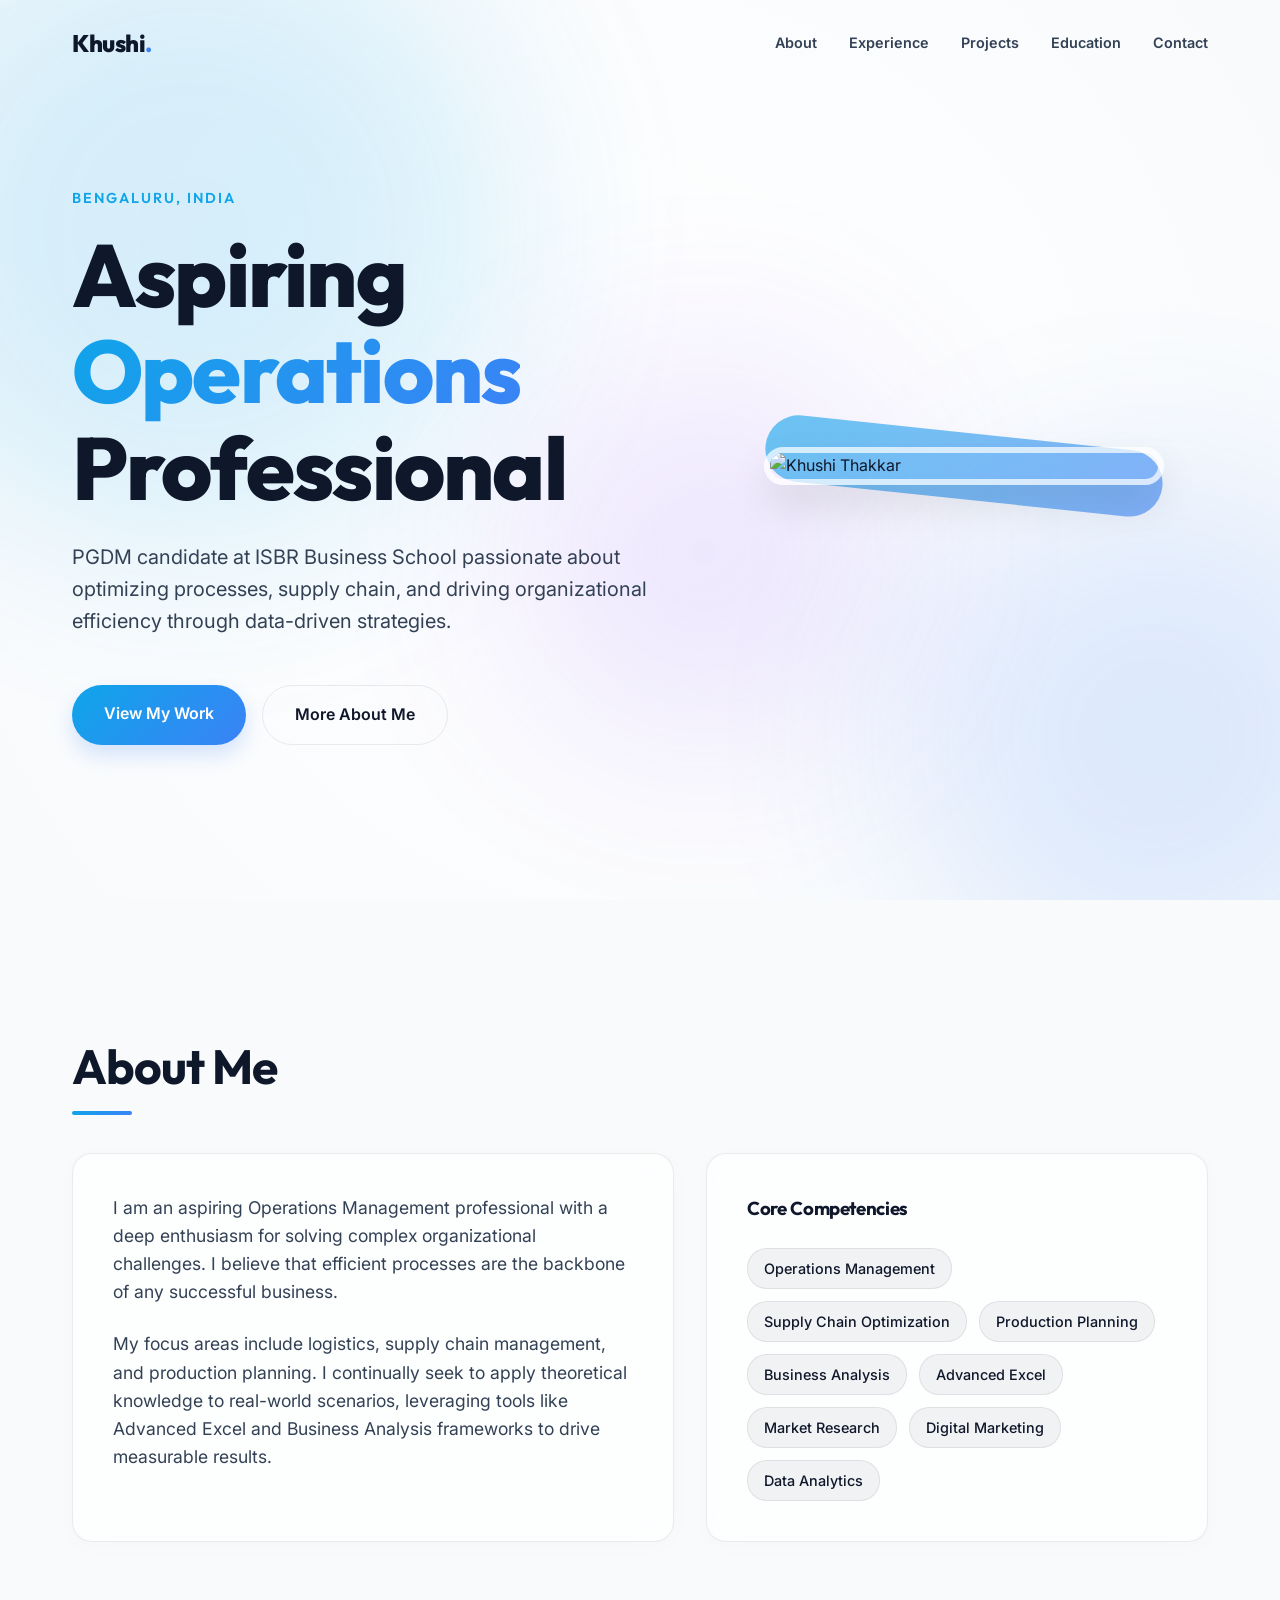
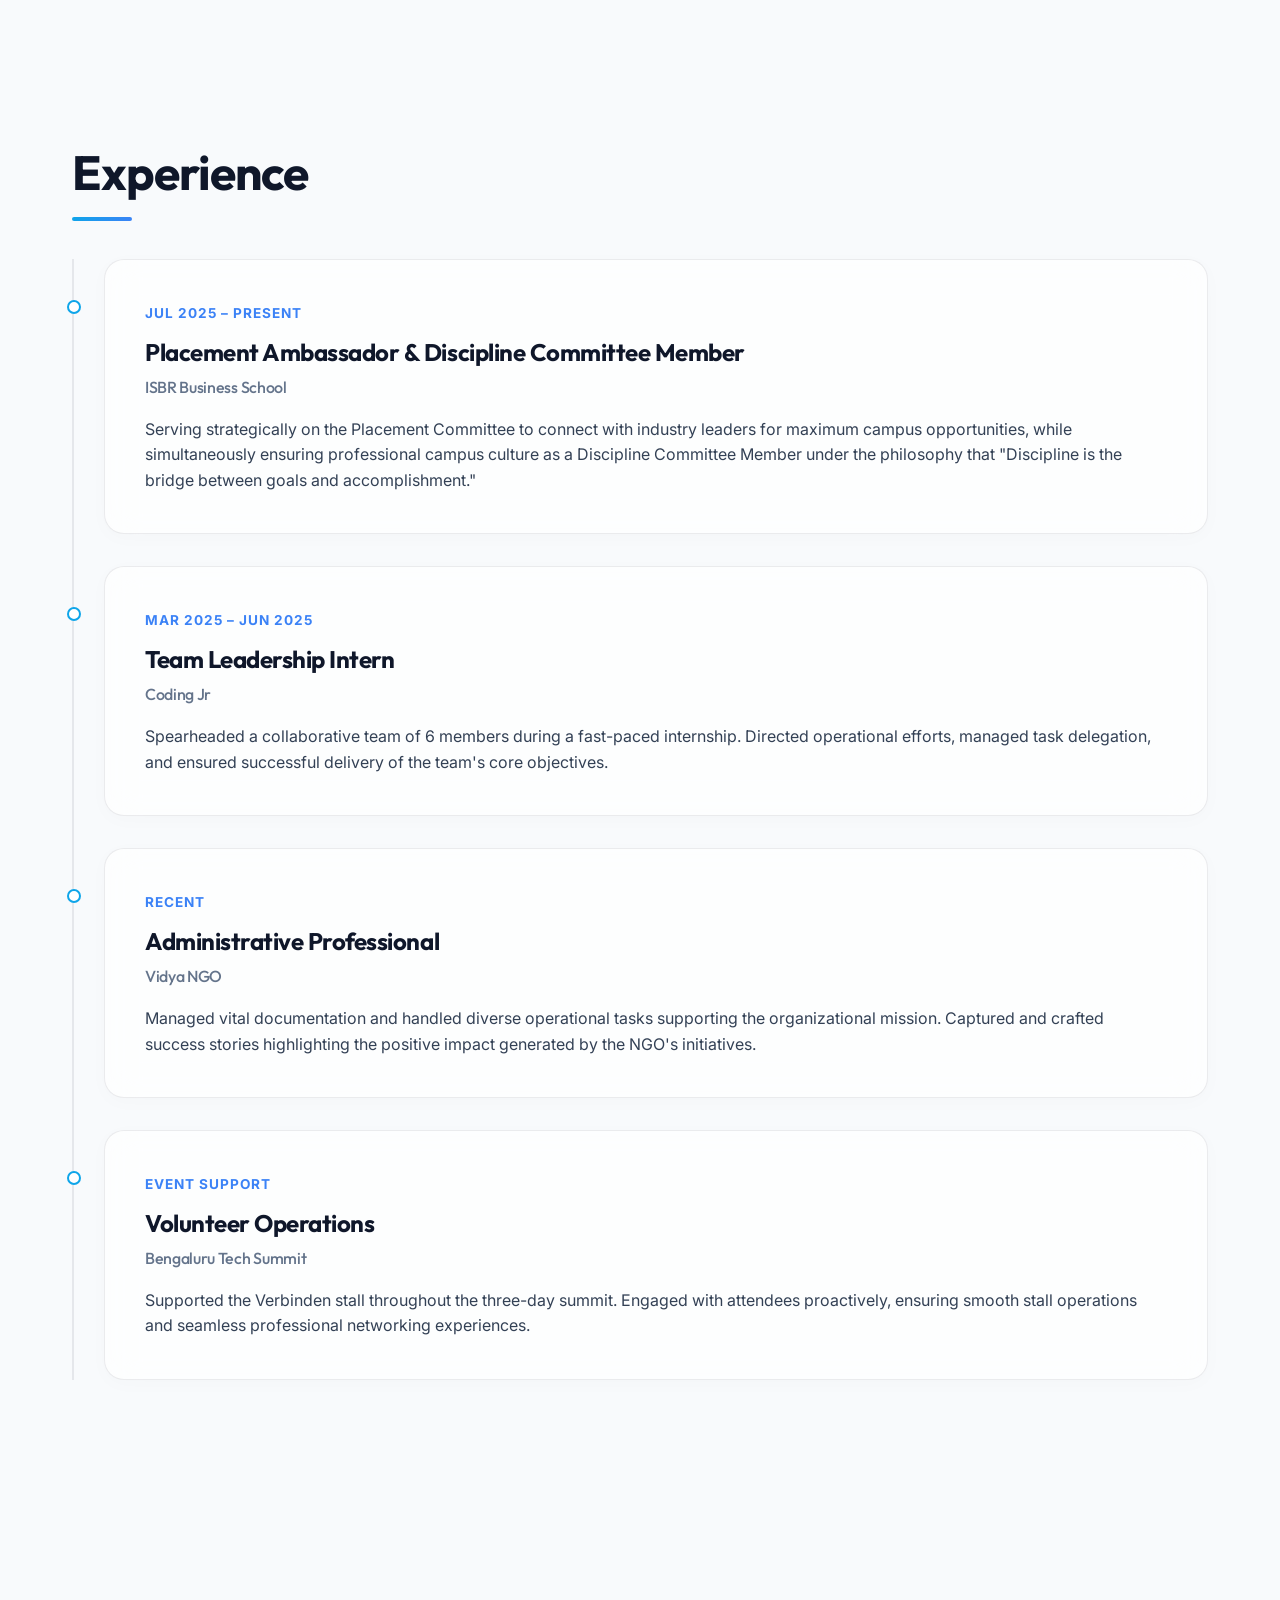
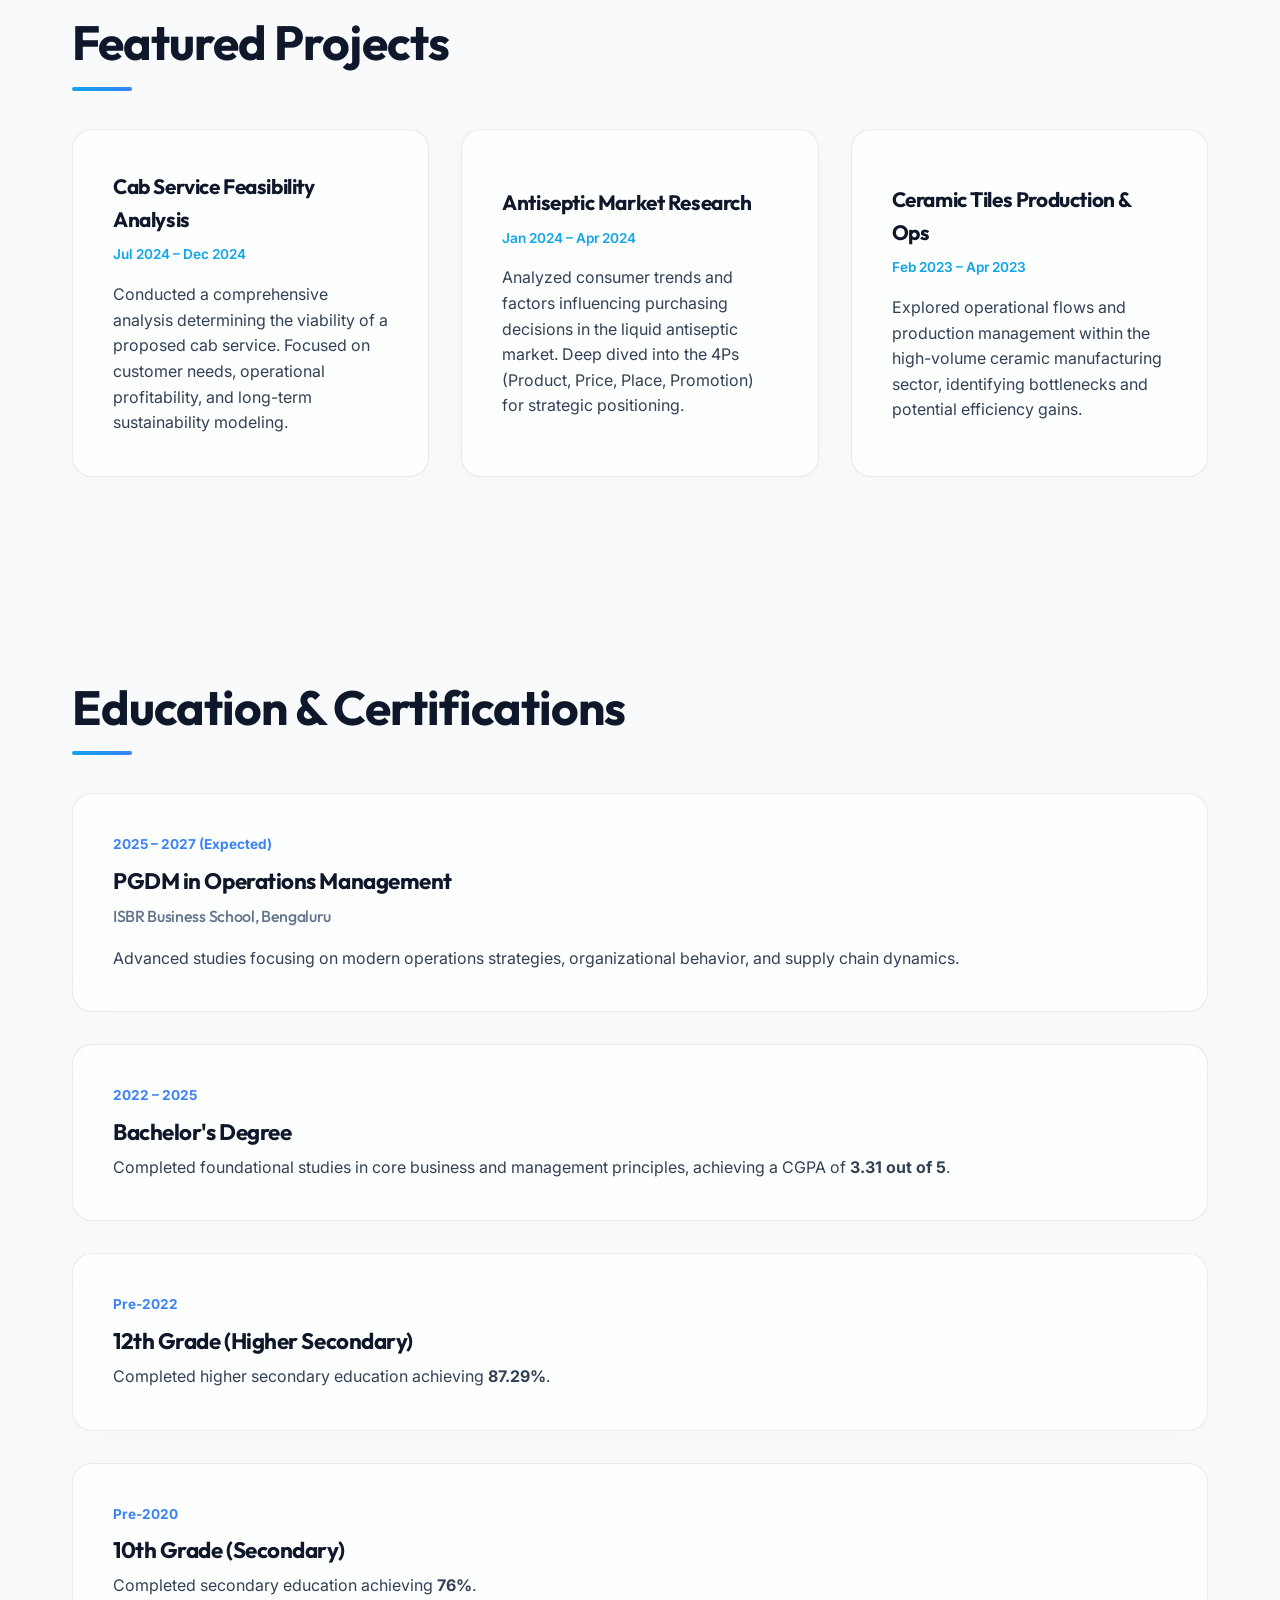
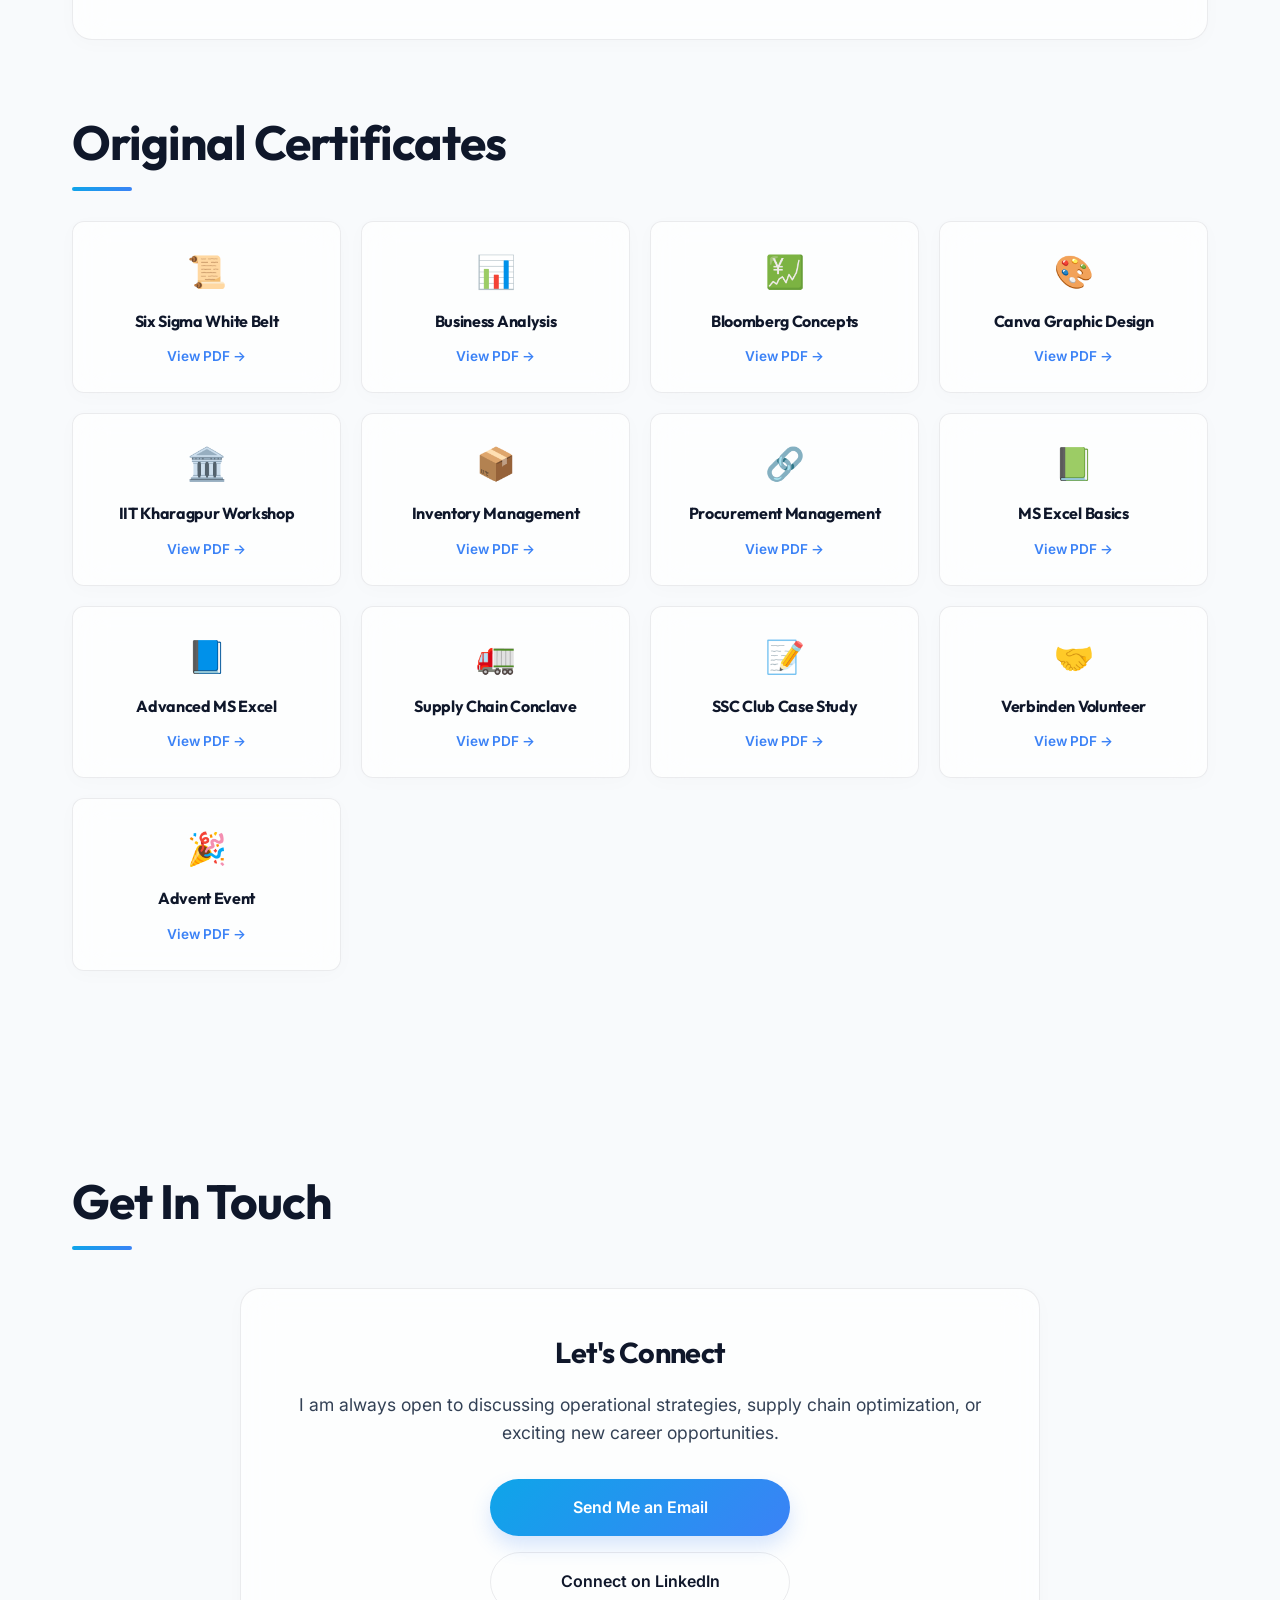
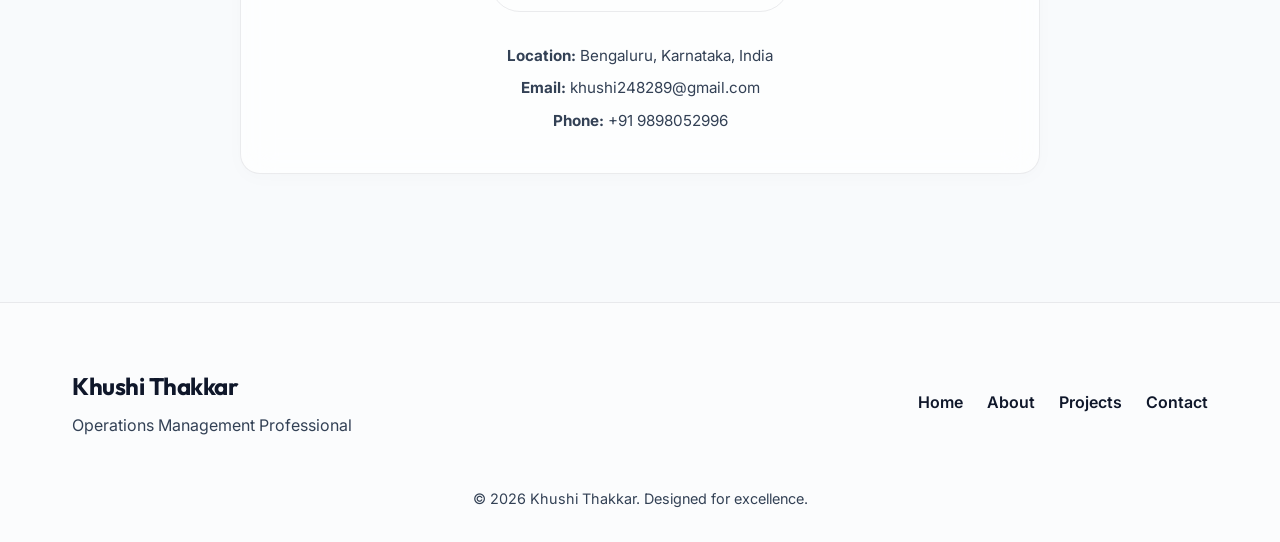
==== commit 6f37301a: "Update index.html" ====
--- a/index.html
+++ b/index.html
@@ -54,7 +54,7 @@
                         <a href="#about" class="btn btn-secondary">More About Me</a>
                     </div>
                 </div>
-                <div class="hero-image reveal">
+                <div class="hero-image">
                     <img src="./assets/images/profile.jpg" alt="Khushi Thakkar" class="profile-pic">
                 </div>
             </div>
--- a/styles.css
+++ b/styles.css
@@ -306,11 +306,6 @@
     border: none;
 }
 
-.btn-sm {
-    padding: 0.5rem 1.25rem;
-    font-size: 0.85rem;
-}
-
 .btn-primary {
     background: var(--gradient-primary);
     color: white;
@@ -342,8 +337,61 @@
     padding-top: 6rem;
 }
 
+.hero-grid {
+    display: grid;
+    grid-template-columns: 1.2fr 1fr;
+    gap: 4rem;
+    align-items: center;
+}
+
 .hero-content {
     max-width: 800px;
+}
+
+.hero-image {
+    position: relative;
+    display: flex;
+    justify-content: center;
+    align-items: center;
+    padding: 1rem;
+}
+
+.profile-pic {
+    width: 100%;
+    max-width: 400px;
+    height: auto;
+    border-radius: 30px;
+    object-fit: cover;
+    border: 6px solid var(--bg-surface);
+    box-shadow: 0 20px 40px rgba(0, 0, 0, 0.1);
+    position: relative;
+    z-index: 2;
+    transition: var(--transition);
+}
+
+.profile-pic:hover {
+    transform: translateY(-8px);
+    box-shadow: 0 30px 60px rgba(14, 165, 233, 0.2);
+    border-color: rgba(255, 255, 255, 0.9);
+}
+
+.hero-image::before {
+    content: '';
+    position: absolute;
+    inset: 0;
+    max-width: 420px;
+    margin: auto;
+    background: var(--gradient-primary);
+    border-radius: 35px;
+    z-index: 1;
+    transform: rotate(6deg) scale(0.95);
+    opacity: 0.6;
+    transition: var(--transition);
+}
+
+.hero-image:hover::before {
+    transform: rotate(10deg) scale(1.02);
+    opacity: 0.8;
 }
 
 .subtitle {
@@ -533,6 +581,11 @@
     margin-top: 1rem;
 }
 
+.cert-link {
+    text-decoration: none;
+    display: block;
+}
+
 .cert-card {
     padding: 1.5rem;
     text-align: center;
@@ -545,7 +598,6 @@
     gap: 0.5rem;
     min-height: 140px;
     cursor: pointer;
-    user-select: none;
 }
 
 .cert-card:hover {
@@ -573,136 +625,6 @@
     font-size: 0.85rem;
     font-weight: 600;
     transition: var(--transition);
-}
-
-/* ===== PDF MODAL ===== */
-.pdf-modal {
-    display: none;
-    position: fixed;
-    top: 0;
-    left: 0;
-    width: 100%;
-    height: 100%;
-    z-index: 1000;
-    justify-content: center;
-    align-items: center;
-    padding: 2rem;
-}
-
-.pdf-modal.active {
-    display: flex;
-}
-
-.pdf-modal-backdrop {
-    position: absolute;
-    top: 0;
-    left: 0;
-    width: 100%;
-    height: 100%;
-    background: rgba(0, 0, 0, 0.6);
-    backdrop-filter: blur(8px);
-    -webkit-backdrop-filter: blur(8px);
-}
-
-.pdf-modal-content {
-    position: relative;
-    z-index: 1;
-    background: #ffffff;
-    border-radius: 16px;
-    width: 100%;
-    max-width: 900px;
-    height: 85vh;
-    display: flex;
-    flex-direction: column;
-    overflow: hidden;
-    box-shadow: 0 25px 60px rgba(0, 0, 0, 0.3);
-    animation: modalSlideIn 0.3s ease;
-}
-
-@keyframes modalSlideIn {
-    from {
-        opacity: 0;
-        transform: scale(0.95) translateY(20px);
-    }
-    to {
-        opacity: 1;
-        transform: scale(1) translateY(0);
-    }
-}
-
-.pdf-modal-header {
-    display: flex;
-    justify-content: space-between;
-    align-items: center;
-    padding: 1rem 1.5rem;
-    border-bottom: 1px solid var(--border-color);
-    background: var(--bg-base);
-}
-
-.pdf-modal-header h3 {
-    font-size: 1.1rem;
-    color: var(--text-primary);
-}
-
-.pdf-modal-actions {
-    display: flex;
-    gap: 0.75rem;
-    align-items: center;
-}
-
-.pdf-modal-close {
-    width: 36px;
-    height: 36px;
-    border-radius: 50%;
-    border: 1px solid var(--border-color);
-    background: white;
-    font-size: 1.5rem;
-    cursor: pointer;
-    display: flex;
-    align-items: center;
-    justify-content: center;
-    transition: var(--transition);
-    color: var(--text-secondary);
-    line-height: 1;
-}
-
-.pdf-modal-close:hover {
-    background: #fee2e2;
-    border-color: #fca5a5;
-    color: #dc2626;
-}
-
-.pdf-modal-body {
-    flex: 1;
-    position: relative;
-    overflow: hidden;
-}
-
-.pdf-modal-body iframe {
-    width: 100%;
-    height: 100%;
-    border: none;
-}
-
-.pdf-fallback {
-    display: flex;
-    flex-direction: column;
-    align-items: center;
-    justify-content: center;
-    gap: 1.5rem;
-    height: 100%;
-    padding: 3rem;
-    text-align: center;
-}
-
-.pdf-fallback-icon {
-    font-size: 4rem;
-}
-
-.pdf-fallback p {
-    font-size: 1.1rem;
-    color: var(--text-secondary);
-    max-width: 400px;
 }
 
 /* ===== CONTACT ===== */
@@ -878,25 +800,6 @@
         flex-wrap: wrap;
         justify-content: center;
     }
-
-    /* PDF Modal mobile */
-    .pdf-modal {
-        padding: 0.5rem;
-    }
-
-    .pdf-modal-content {
-        height: 95vh;
-        border-radius: 12px;
-    }
-
-    .pdf-modal-header {
-        flex-wrap: wrap;
-        gap: 0.5rem;
-    }
-
-    .pdf-modal-header h3 {
-        font-size: 0.95rem;
-    }
 }
 
 @media (max-width: 480px) {
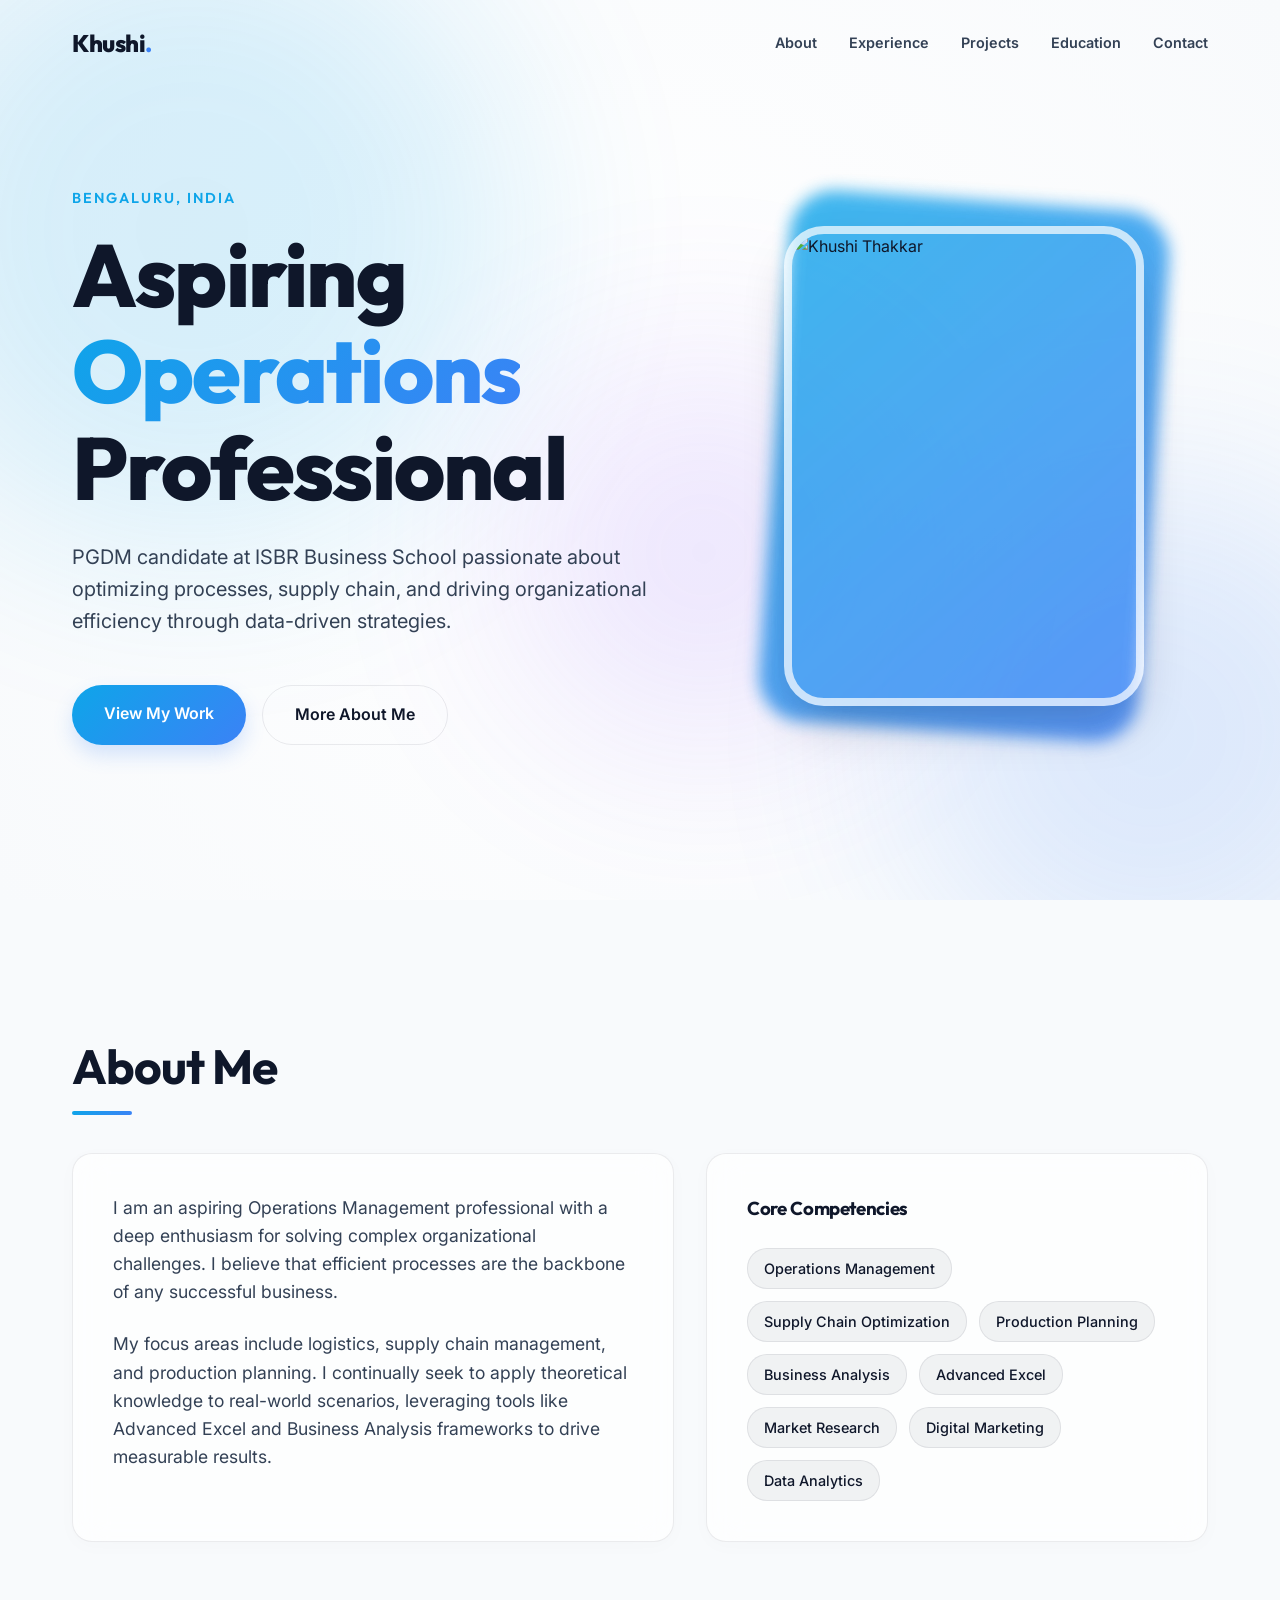
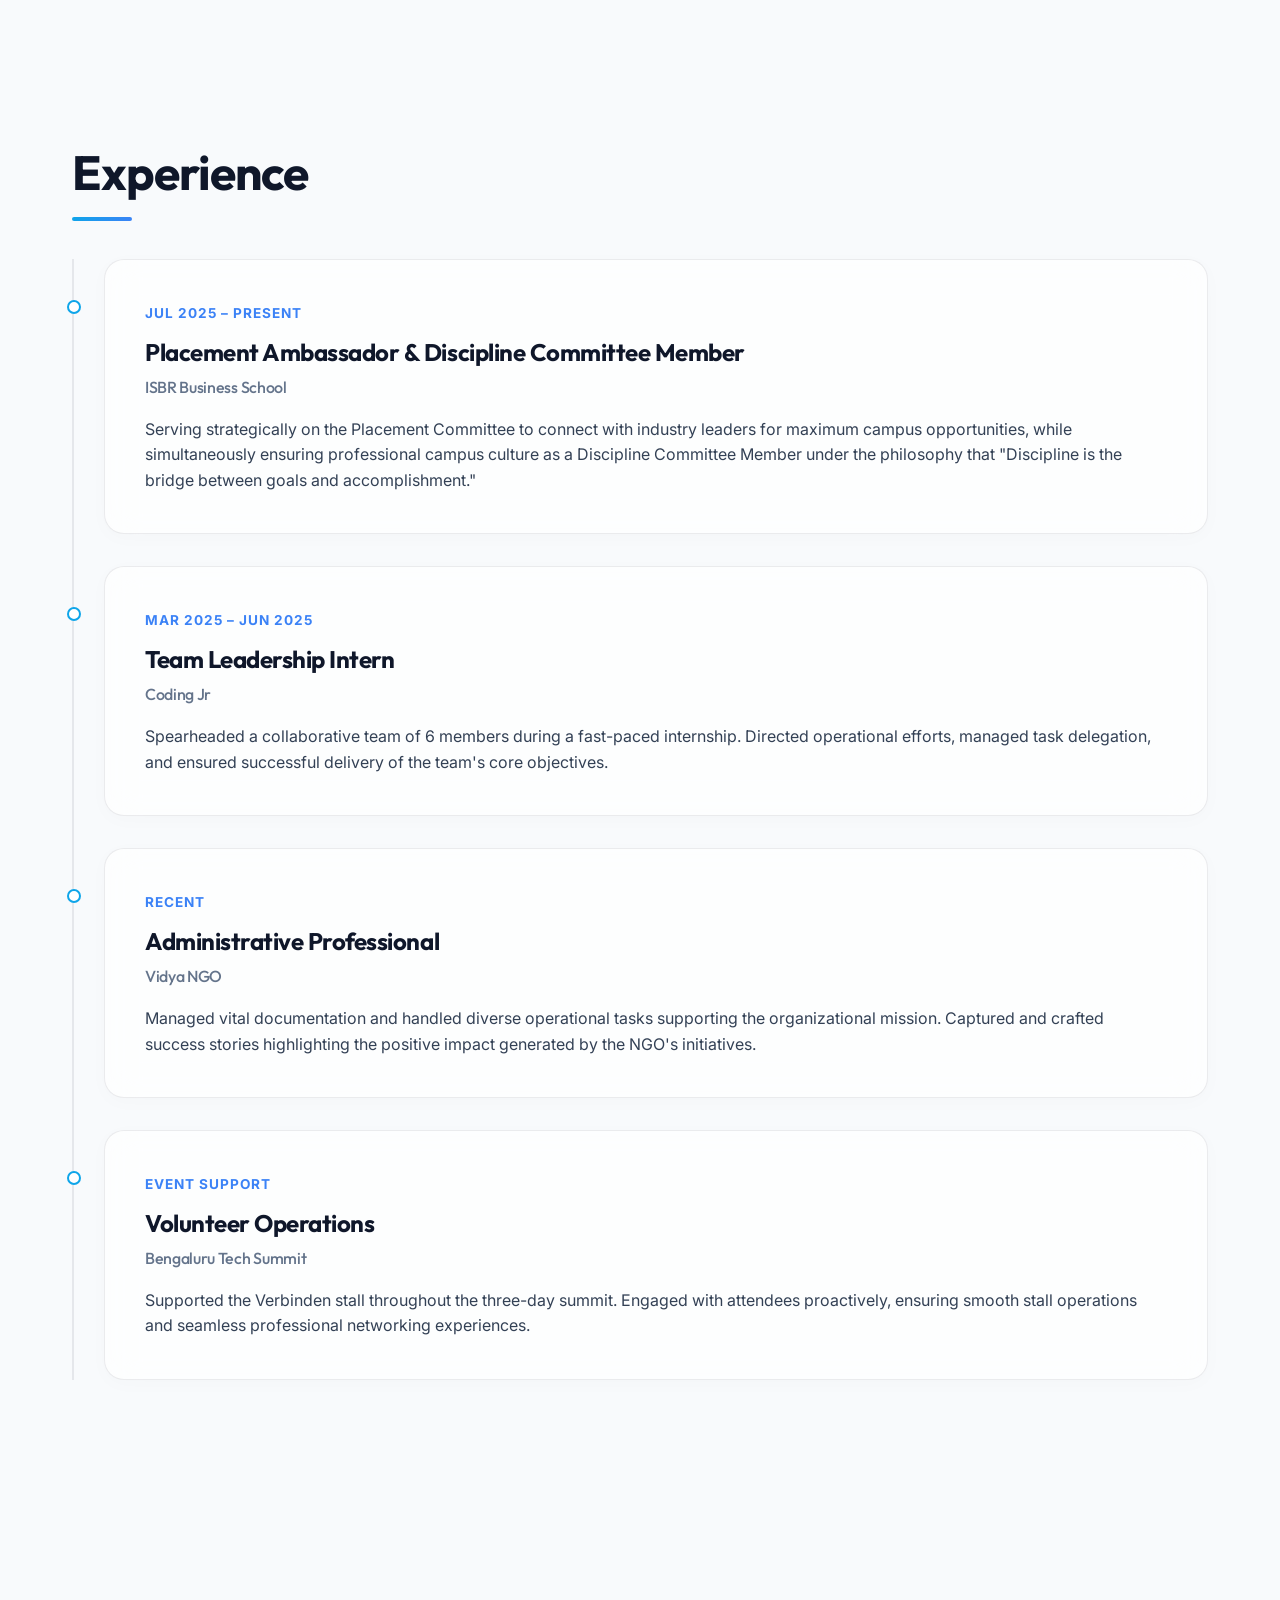
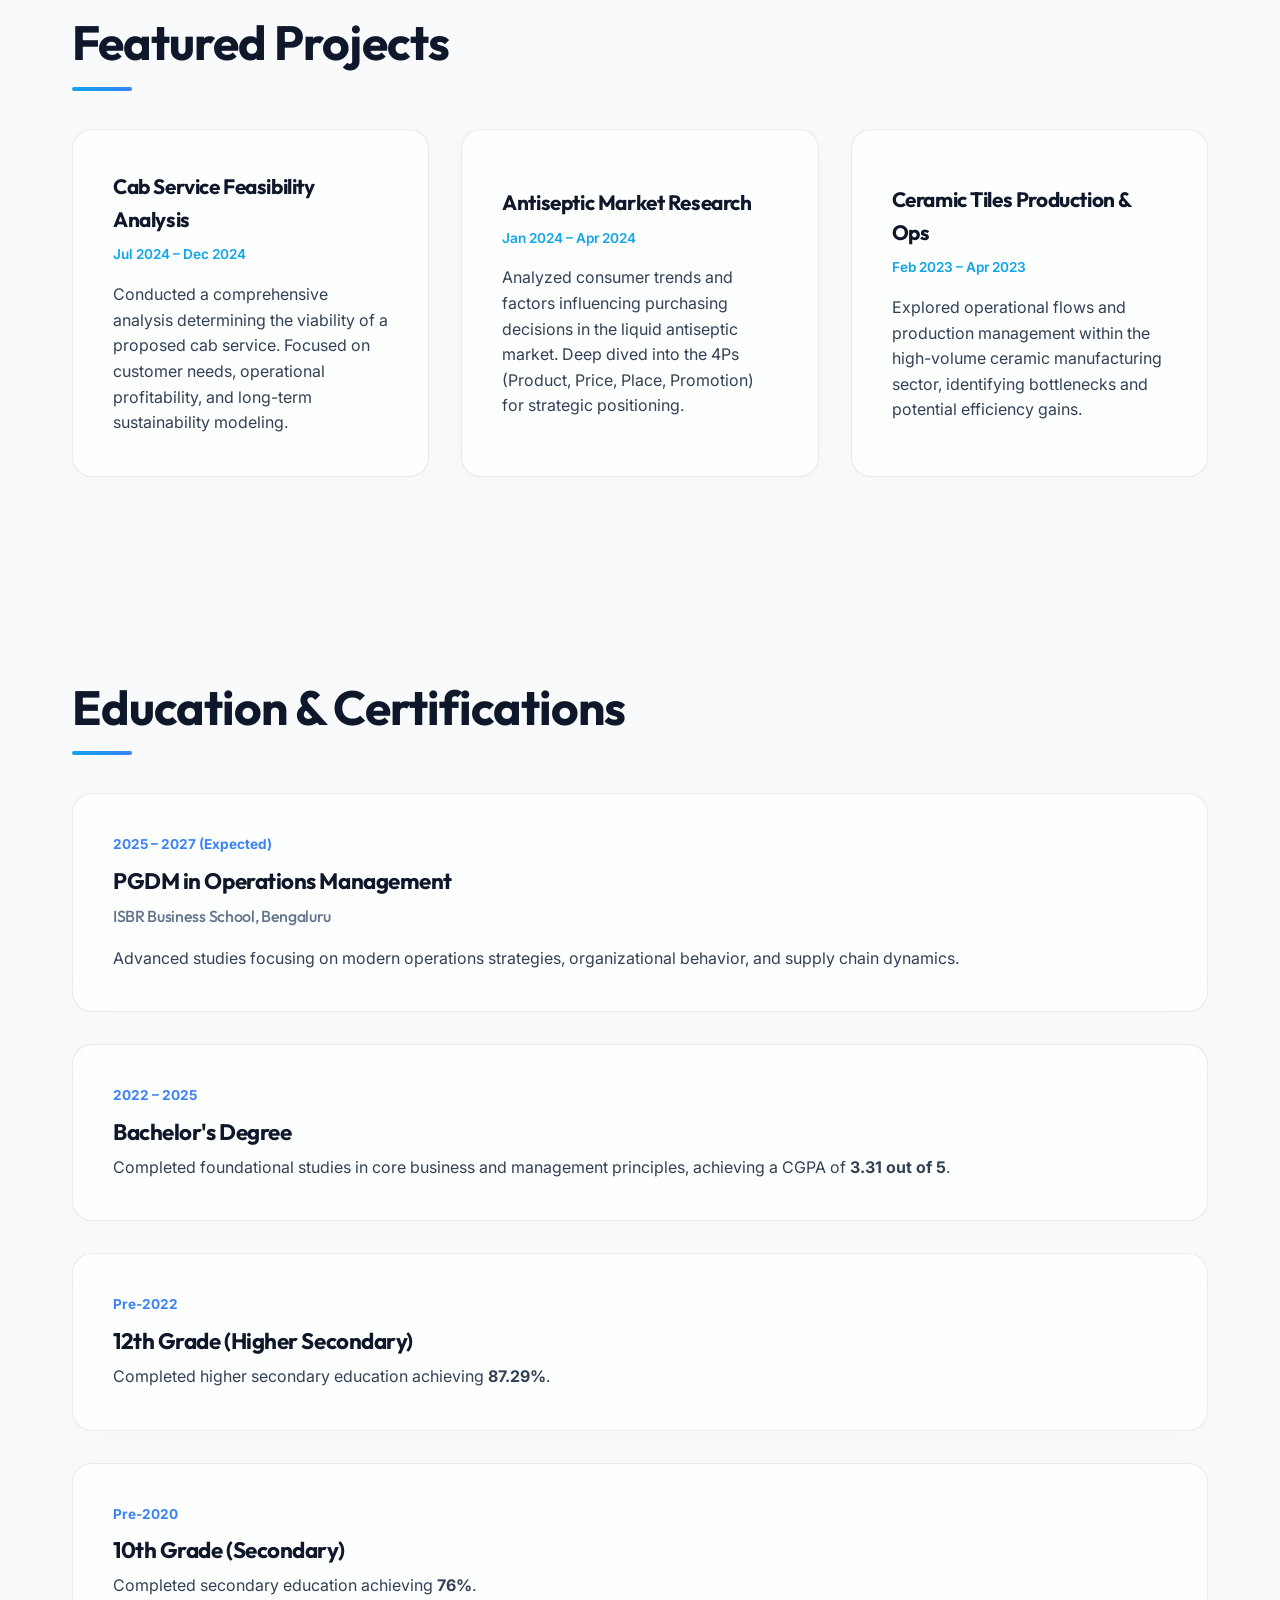
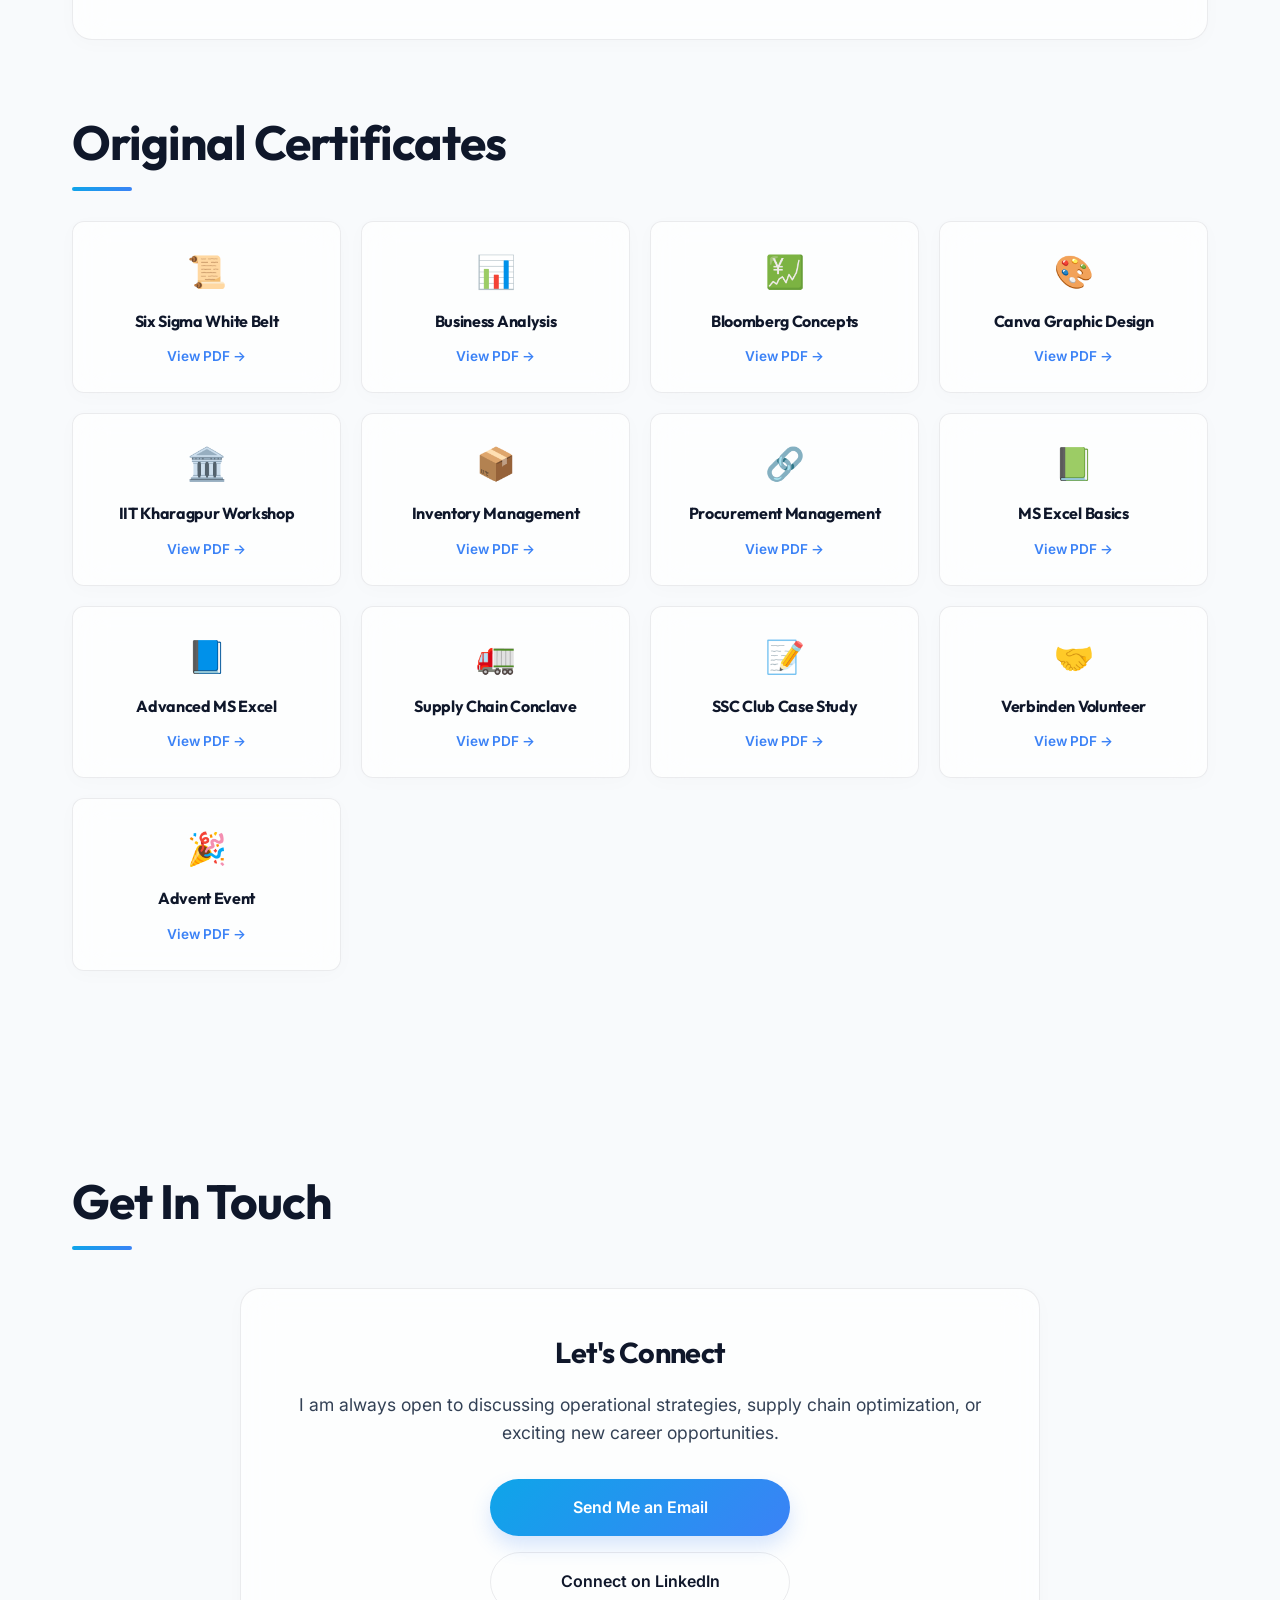
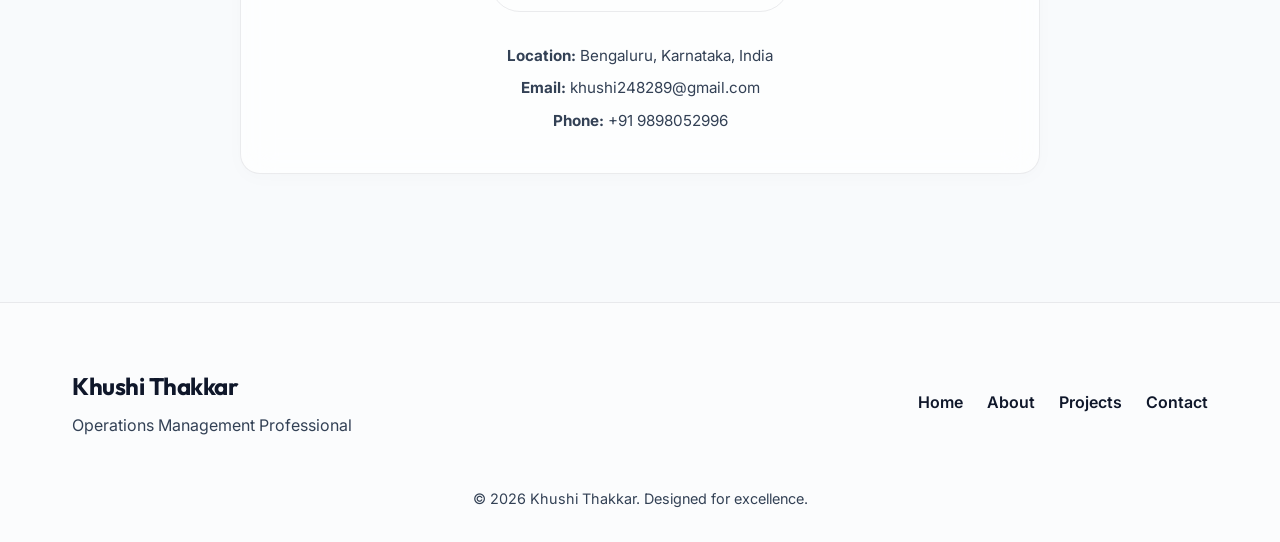
==== commit ef46cce5: "Update index.html" ====
--- a/index.html
+++ b/index.html
@@ -55,7 +55,7 @@
                     </div>
                 </div>
                 <div class="hero-image">
-                    <img src="./assets/images/profile.jpg" alt="Khushi Thakkar" class="profile-pic">
+                    <img src="./assets/certificates/Certificates/profile.jpeg" alt="Khushi Thakkar" class="profile-pic">
                 </div>
             </div>
         </section>
--- a/styles.css
+++ b/styles.css
@@ -358,40 +358,43 @@
 
 .profile-pic {
     width: 100%;
-    max-width: 400px;
-    height: auto;
-    border-radius: 30px;
+    max-width: 360px;
+    aspect-ratio: 3/4;
+    border-radius: 40px;
     object-fit: cover;
-    border: 6px solid var(--bg-surface);
-    box-shadow: 0 20px 40px rgba(0, 0, 0, 0.1);
+    object-position: top center;
+    border: 8px solid var(--bg-surface);
+    box-shadow: 0 25px 50px -12px rgba(15, 23, 42, 0.25);
     position: relative;
     z-index: 2;
-    transition: var(--transition);
+    transition: transform 0.4s cubic-bezier(0.4, 0, 0.2, 1), box-shadow 0.4s ease;
 }
 
 .profile-pic:hover {
-    transform: translateY(-8px);
-    box-shadow: 0 30px 60px rgba(14, 165, 233, 0.2);
-    border-color: rgba(255, 255, 255, 0.9);
+    transform: translateY(-10px) scale(1.02);
+    box-shadow: 0 35px 60px -15px rgba(14, 165, 233, 0.4);
+    border-color: #ffffff;
 }
 
 .hero-image::before {
     content: '';
     position: absolute;
-    inset: 0;
-    max-width: 420px;
+    inset: -10px;
+    max-width: 380px;
     margin: auto;
     background: var(--gradient-primary);
-    border-radius: 35px;
+    border-radius: 45px;
     z-index: 1;
-    transform: rotate(6deg) scale(0.95);
-    opacity: 0.6;
+    transform: rotate(4deg);
+    opacity: 0.8;
+    filter: blur(8px);
     transition: var(--transition);
 }
 
 .hero-image:hover::before {
-    transform: rotate(10deg) scale(1.02);
-    opacity: 0.8;
+    transform: rotate(8deg) scale(1.05);
+    opacity: 1;
+    filter: blur(12px);
 }
 
 .subtitle {
@@ -725,12 +728,23 @@
 
 /* ===== RESPONSIVE ===== */
 @media (max-width: 768px) {
+    .hero-grid,
     .about-grid,
     .edu-grid {
         grid-template-columns: 1fr;
     }
 
+    .hero-image {
+        order: -1;
+        margin-bottom: 2rem;
+    }
+
+    .hero-content {
+        text-align: center;
+    }
+
     .hero-actions {
+        justify-content: center;
         flex-direction: column;
     }
 
